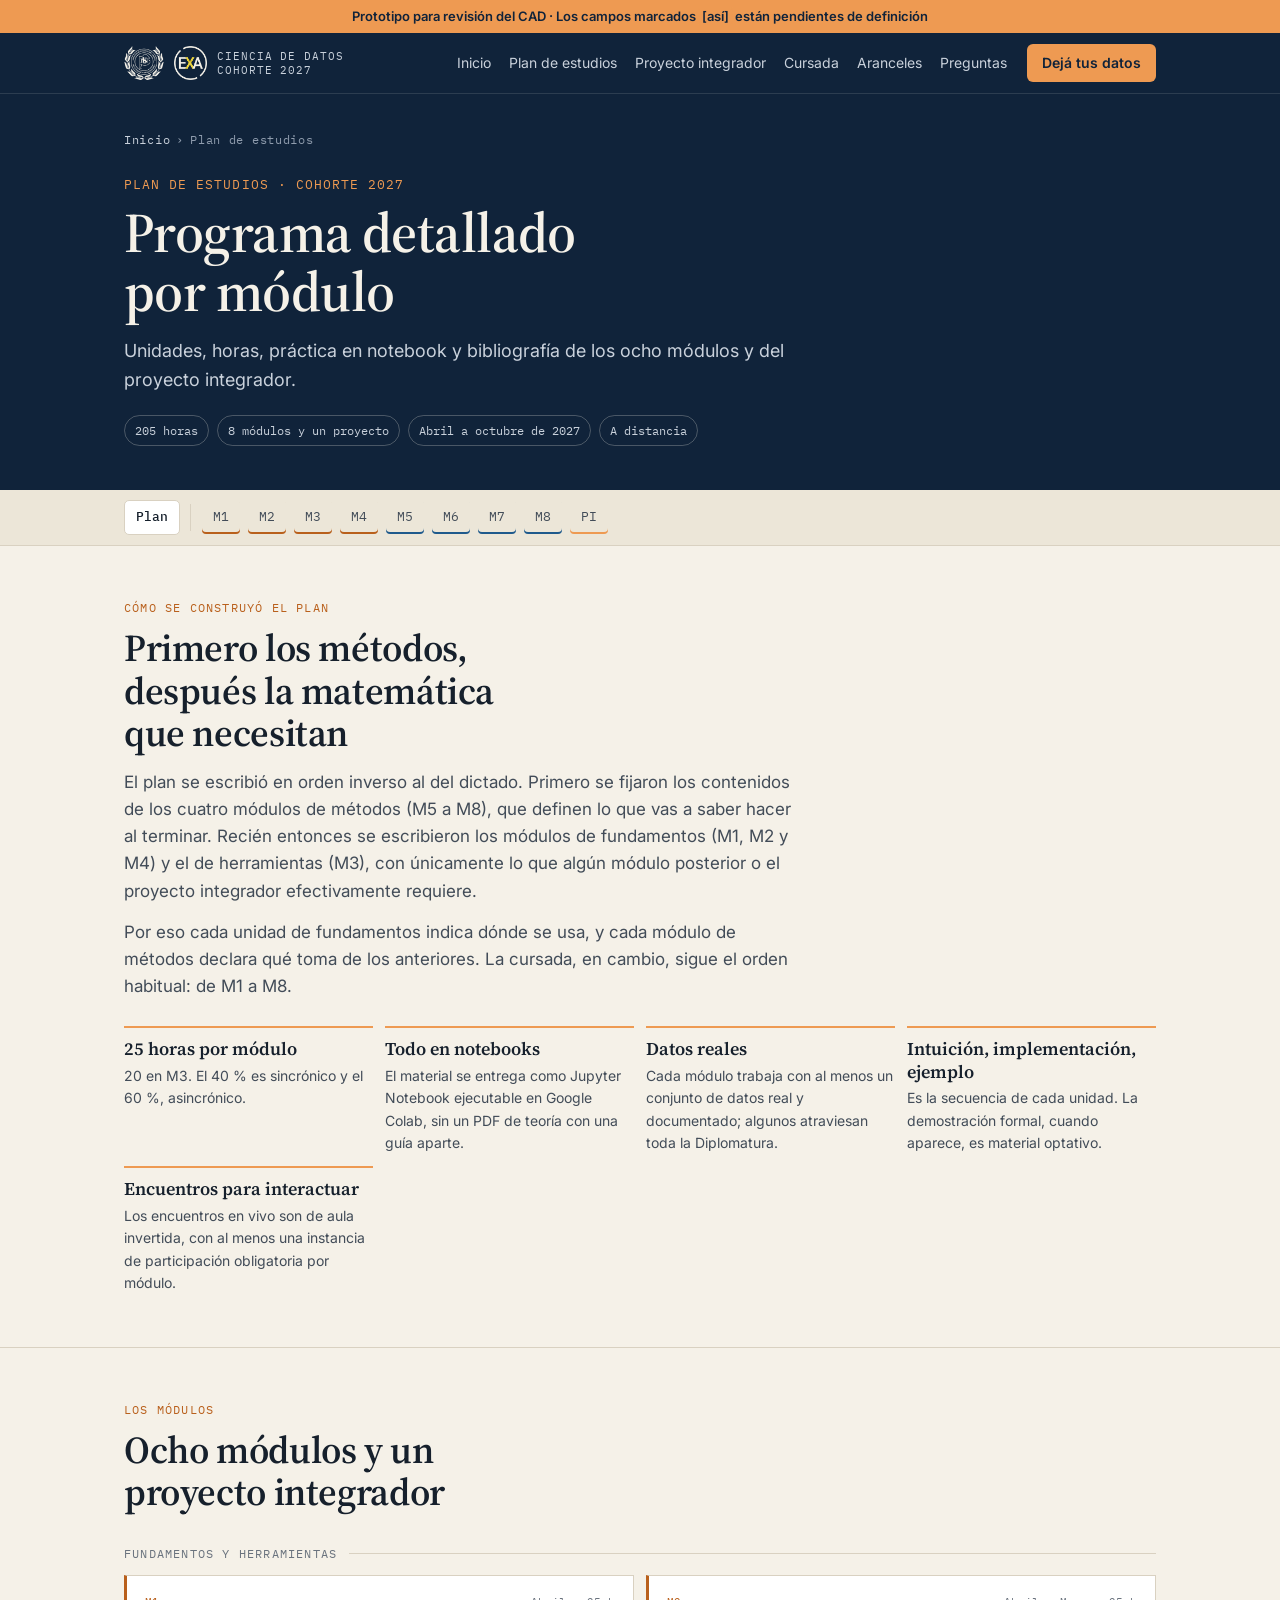
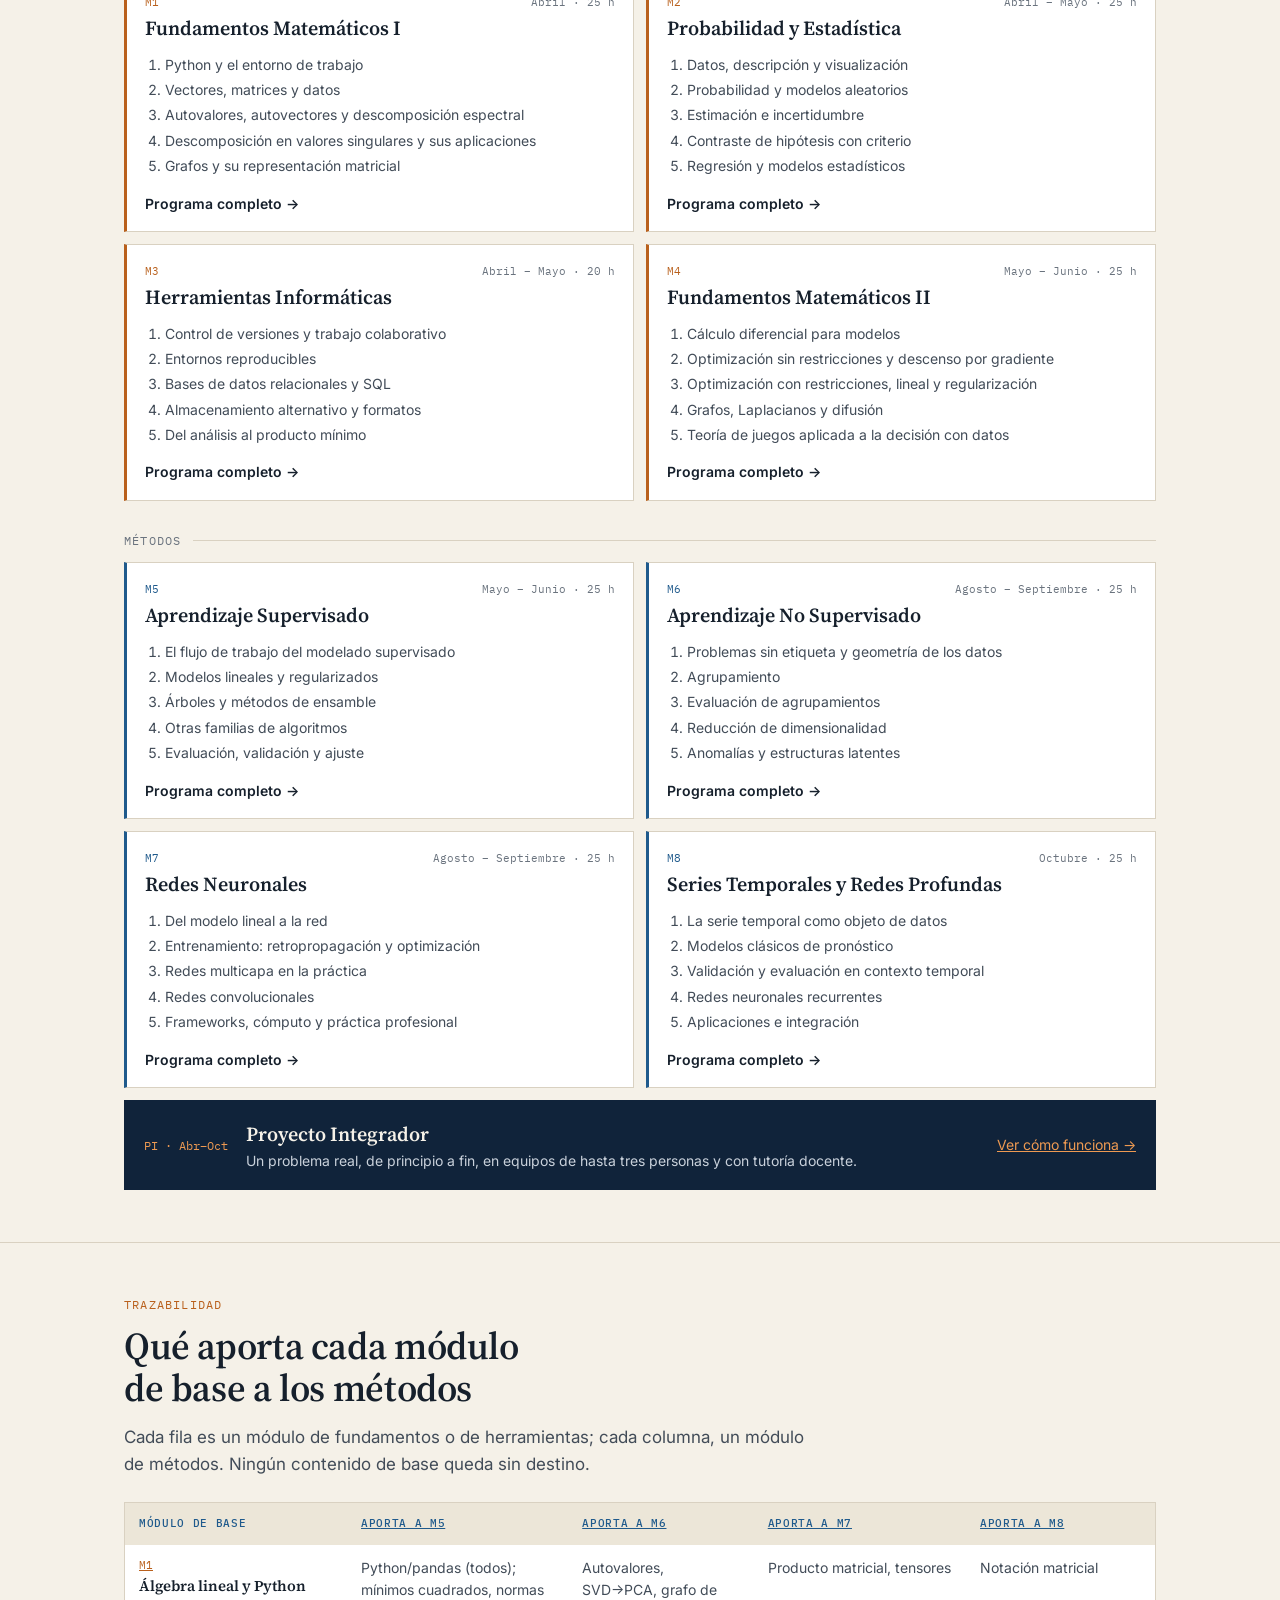
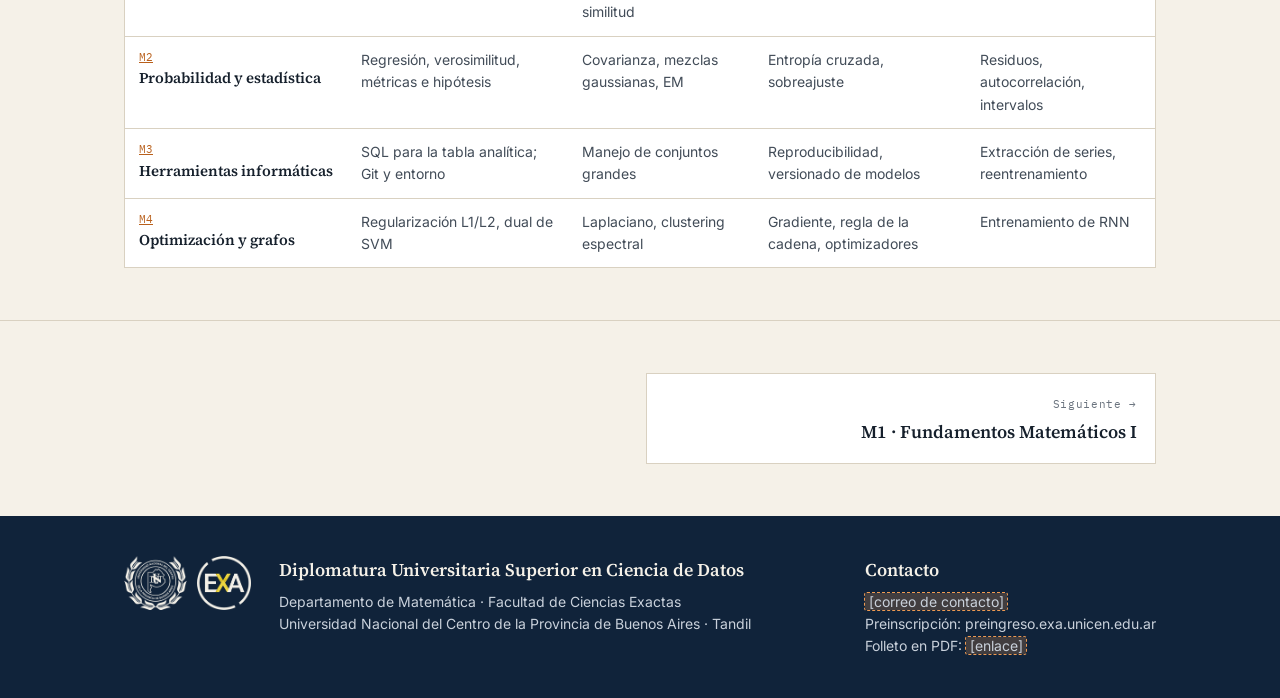
==== plan/index.html @ 4d028761 "Add files via upload" ====
<!doctype html>
<html lang="es"><head><meta name="viewport" content="width=device-width, initial-scale=1">
<meta name="robots" content="noindex, nofollow, noarchive">
<meta charset="utf-8">
<title>Plan de estudios · Ciencia de Datos UNCPBA</title>
<meta name="description" content="Programa detallado por módulo de la Diplomatura en Ciencia de Datos (UNCPBA).">
<link rel="preconnect" href="https://fonts.googleapis.com">
<link rel="preconnect" href="https://fonts.gstatic.com" crossorigin>
<link rel="stylesheet" href="https://fonts.googleapis.com/css2?family=Source+Serif+4:ital,opsz,wght@0,8..60,400;0,8..60,600;1,8..60,400&family=Inter:wght@400;500;600;700&family=IBM+Plex+Mono:wght@400;500&display=swap">
<link rel="stylesheet" href="../assets/site.css">
</head><body>
<div class="proto">Prototipo para revisión del CAD · Los campos marcados <span class="ph">[así]</span> están pendientes de definición</div>
<nav class="top" aria-label="Secciones">
  <div class="wrap">
    <a class="brand" href="../index.html"><img src="../assets/uncpba.png" alt="UNCPBA"><img src="../assets/exactas.png" alt="Facultad de Ciencias Exactas"><span>Ciencia de Datos<br>Cohorte 2027</span></a>
    <ul>
      <li><a href="../index.html">Inicio</a></li>
      <li><a href="index.html">Plan de estudios</a></li>
      <li><a href="proyecto.html">Proyecto integrador</a></li>
      <li><a href="../index.html#cursada">Cursada</a></li>
      <li><a href="../index.html#aranceles">Aranceles</a></li>
      <li><a href="../index.html#preguntas">Preguntas</a></li>
    </ul>
    <a class="btn pri sm" href="../index.html#interes">Dejá tus datos</a>
  </div>
</nav>
<header class="phero"><div class="wrap">
  <div class="crumb"><a href="../index.html">Inicio</a><span>›</span><span>Plan de estudios</span></div>
  <div class="gcode">Plan de estudios · Cohorte 2027</div>
  <h1>Programa detallado por módulo</h1>
  <p class="lead">Unidades, horas, práctica en notebook y bibliografía de los ocho módulos y del proyecto integrador.</p>
  <div class="chips"><span>205 horas</span><span>8 módulos y un proyecto</span><span>Abril a octubre de 2027</span><span>A distancia</span></div>
</div></header>
<nav class="modnav" aria-label="Módulos"><div class="wrap"><a href="index.html" aria-current="page">Plan</a><span class="sep"></span><a class="f" href="m1.html" title="Fundamentos Matemáticos I">M1</a><a class="f" href="m2.html" title="Probabilidad y Estadística">M2</a><a class="f" href="m3.html" title="Herramientas Informáticas">M3</a><a class="f" href="m4.html" title="Fundamentos Matemáticos II">M4</a><a class="mt" href="m5.html" title="Aprendizaje Supervisado">M5</a><a class="mt" href="m6.html" title="Aprendizaje No Supervisado">M6</a><a class="mt" href="m7.html" title="Redes Neuronales">M7</a><a class="mt" href="m8.html" title="Series Temporales y Redes Profundas">M8</a><a class="p" href="proyecto.html">PI</a></div></nav>
<main>
<section class="s tight"><div class="wrap">
  <div class="kick">Cómo se construyó el plan</div>
  <h2>Primero los métodos, después la matemática que necesitan</h2>
  <p class="intro">El plan se escribió en orden inverso al del dictado. Primero se fijaron los contenidos de los cuatro módulos de métodos (M5 a M8), que definen lo que vas a saber hacer al terminar. Recién entonces se escribieron los módulos de fundamentos (M1, M2 y M4) y el de herramientas (M3), con únicamente lo que algún módulo posterior o el proyecto integrador efectivamente requiere.</p>
  <p class="intro">Por eso cada unidad de fundamentos indica dónde se usa, y cada módulo de métodos declara qué toma de los anteriores. La cursada, en cambio, sigue el orden habitual: de M1 a M8.</p>
  <div class="conv">
    <div><b>25 horas por módulo</b><p>20 en M3. El 40 % es sincrónico y el 60 %, asincrónico.</p></div>
    <div><b>Todo en notebooks</b><p>El material se entrega como Jupyter Notebook ejecutable en Google Colab, sin un PDF de teoría con una guía aparte.</p></div>
    <div><b>Datos reales</b><p>Cada módulo trabaja con al menos un conjunto de datos real y documentado; algunos atraviesan toda la Diplomatura.</p></div>
    <div><b>Intuición, implementación, ejemplo</b><p>Es la secuencia de cada unidad. La demostración formal, cuando aparece, es material optativo.</p></div>
    <div><b>Encuentros para interactuar</b><p>Los encuentros en vivo son de aula invertida, con al menos una instancia de participación obligatoria por módulo.</p></div>
  </div>
</div></section>
<section class="s tight" id="modulos"><div class="wrap">
  <div class="kick">Los módulos</div>
  <h2>Ocho módulos y un proyecto integrador</h2>
  <div class="mlabel">Fundamentos y herramientas</div>
  <div class="cards"><a class="mcard2 " href="m1.html"><span class="code">M1 <i>Abril · 25 h</i></span><b>Fundamentos Matemáticos I</b><ol><li>Python y el entorno de trabajo</li><li>Vectores, matrices y datos</li><li>Autovalores, autovectores y descomposición espectral</li><li>Descomposición en valores singulares y sus aplicaciones</li><li>Grafos y su representación matricial</li></ol><span class="go">Programa completo →</span></a><a class="mcard2 " href="m2.html"><span class="code">M2 <i>Abril – Mayo · 25 h</i></span><b>Probabilidad y Estadística</b><ol><li>Datos, descripción y visualización</li><li>Probabilidad y modelos aleatorios</li><li>Estimación e incertidumbre</li><li>Contraste de hipótesis con criterio</li><li>Regresión y modelos estadísticos</li></ol><span class="go">Programa completo →</span></a><a class="mcard2 " href="m3.html"><span class="code">M3 <i>Abril – Mayo · 20 h</i></span><b>Herramientas Informáticas</b><ol><li>Control de versiones y trabajo colaborativo</li><li>Entornos reproducibles</li><li>Bases de datos relacionales y SQL</li><li>Almacenamiento alternativo y formatos</li><li>Del análisis al producto mínimo</li></ol><span class="go">Programa completo →</span></a><a class="mcard2 " href="m4.html"><span class="code">M4 <i>Mayo – Junio · 25 h</i></span><b>Fundamentos Matemáticos II</b><ol><li>Cálculo diferencial para modelos</li><li>Optimización sin restricciones y descenso por gradiente</li><li>Optimización con restricciones, lineal y regularización</li><li>Grafos, Laplacianos y difusión</li><li>Teoría de juegos aplicada a la decisión con datos</li></ol><span class="go">Programa completo →</span></a></div>
  <div class="mlabel">Métodos</div>
  <div class="cards"><a class="mcard2 mt" href="m5.html"><span class="code">M5 <i>Mayo – Junio · 25 h</i></span><b>Aprendizaje Supervisado</b><ol><li>El flujo de trabajo del modelado supervisado</li><li>Modelos lineales y regularizados</li><li>Árboles y métodos de ensamble</li><li>Otras familias de algoritmos</li><li>Evaluación, validación y ajuste</li></ol><span class="go">Programa completo →</span></a><a class="mcard2 mt" href="m6.html"><span class="code">M6 <i>Agosto – Septiembre · 25 h</i></span><b>Aprendizaje No Supervisado</b><ol><li>Problemas sin etiqueta y geometría de los datos</li><li>Agrupamiento</li><li>Evaluación de agrupamientos</li><li>Reducción de dimensionalidad</li><li>Anomalías y estructuras latentes</li></ol><span class="go">Programa completo →</span></a><a class="mcard2 mt" href="m7.html"><span class="code">M7 <i>Agosto – Septiembre · 25 h</i></span><b>Redes Neuronales</b><ol><li>Del modelo lineal a la red</li><li>Entrenamiento: retropropagación y optimización</li><li>Redes multicapa en la práctica</li><li>Redes convolucionales</li><li>Frameworks, cómputo y práctica profesional</li></ol><span class="go">Programa completo →</span></a><a class="mcard2 mt" href="m8.html"><span class="code">M8 <i>Octubre · 25 h</i></span><b>Series Temporales y Redes Profundas</b><ol><li>La serie temporal como objeto de datos</li><li>Modelos clásicos de pronóstico</li><li>Validación y evaluación en contexto temporal</li><li>Redes neuronales recurrentes</li><li>Aplicaciones e integración</li></ol><span class="go">Programa completo →</span></a></div>
  <div class="pi"><span class="code">PI · Abr–Oct</span><div><b>Proyecto Integrador</b><p>Un problema real, de principio a fin, en equipos de hasta tres personas y con tutoría docente.</p></div><a href="proyecto.html">Ver cómo funciona →</a></div>
</div></section>
<section class="s tight" id="trazabilidad"><div class="wrap">
  <div class="kick">Trazabilidad</div>
  <h2>Qué aporta cada módulo de base a los métodos</h2>
  <p class="intro">Cada fila es un módulo de fundamentos o de herramientas; cada columna, un módulo de métodos. Ningún contenido de base queda sin destino.</p>
  <div class="matrix-wrap"><table class="matrix"><thead><tr><th scope="col">Módulo de base</th><th scope="col"><a href="m5.html">Aporta a M5</a></th><th scope="col"><a href="m6.html">Aporta a M6</a></th><th scope="col"><a href="m7.html">Aporta a M7</a></th><th scope="col"><a href="m8.html">Aporta a M8</a></th></tr></thead><tbody><tr><th scope="row"><small><a href="m1.html">M1</a></small>Álgebra lineal y Python</th><td>Python/pandas (todos); mínimos cuadrados, normas</td><td>Autovalores, SVD→PCA, grafo de similitud</td><td>Producto matricial, tensores</td><td>Notación matricial</td></tr><tr><th scope="row"><small><a href="m2.html">M2</a></small>Probabilidad y estadística</th><td>Regresión, verosimilitud, métricas e hipótesis</td><td>Covarianza, mezclas gaussianas, EM</td><td>Entropía cruzada, sobreajuste</td><td>Residuos, autocorrelación, intervalos</td></tr><tr><th scope="row"><small><a href="m3.html">M3</a></small>Herramientas informáticas</th><td>SQL para la tabla analítica; Git y entorno</td><td>Manejo de conjuntos grandes</td><td>Reproducibilidad, versionado de modelos</td><td>Extracción de series, reentrenamiento</td></tr><tr><th scope="row"><small><a href="m4.html">M4</a></small>Optimización y grafos</th><td>Regularización L1/L2, dual de SVM</td><td>Laplaciano, clustering espectral</td><td>Gradiente, regla de la cadena, optimizadores</td><td>Entrenamiento de RNN</td></tr></tbody></table></div>
</div></section>
<section class="s tight"><div class="wrap pager"><a class="nx" href="m1.html"><small>Siguiente →</small><b>M1 · Fundamentos Matemáticos I</b></a></div></section>
</main>
<footer><div class="wrap">
  <span class="brand"><img src="../assets/uncpba.png" alt="UNCPBA"><img src="../assets/exactas.png" alt="Facultad de Ciencias Exactas"></span>
  <div><b>Diplomatura Universitaria Superior en Ciencia de Datos</b>Departamento de Matemática · Facultad de Ciencias Exactas<br>Universidad Nacional del Centro de la Provincia de Buenos Aires · Tandil</div>
  <div><b>Contacto</b><span class="ph">[correo de contacto]</span><br>Preinscripción: preingreso.exa.unicen.edu.ar<br>Folleto en PDF: <span class="ph">[enlace]</span></div>
</div></footer>
</body></html>
---- assets/site.css ----
/* Estilos compartidos: copia de los de la portada más los de las páginas del plan. */
/* Layout: héroe azul (código sobre la línea, matemática debajo) y secciones sobre papel; una columna de lectura de 1080px con grillas que colapsan a una columna en teléfono. */
:root{
  --navy:#10233A; --navy-2:#17304F; --on-navy:#F5F1E8; --on-navy-2:#C9D1DB; --on-navy-3:#8F9CAD;
  --bg:#F5F1E8; --bg-2:#ECE6D8; --surface:#FFFFFF; --fg:#16202C; --fg-2:#424C58; --muted:#6A737E; --line:#D9D1C1;
  --fund:#B9601C; --met:#1F5A8C; --accent:#EE9A52; --math:#8DB8E2;
  --serif:'Source Serif 4', Georgia, 'Times New Roman', serif;
  --sans:'Inter', 'Helvetica Neue', Arial, sans-serif;
  --mono:'IBM Plex Mono', ui-monospace, Menlo, monospace;
}
@media (prefers-color-scheme: dark){:root:not([data-theme="light"]){
  --bg:#0C1828; --bg-2:#132338; --surface:#16283F; --fg:#ECE7DC; --fg-2:#BFC7D2; --muted:#8F9CAD; --line:#2A3D57;
  --fund:#EE9A52; --met:#8DB8E2; color-scheme:dark}}
:root[data-theme="dark"]{
  --bg:#0C1828; --bg-2:#132338; --surface:#16283F; --fg:#ECE7DC; --fg-2:#BFC7D2; --muted:#8F9CAD; --line:#2A3D57;
  --fund:#EE9A52; --met:#8DB8E2; color-scheme:dark}
*{box-sizing:border-box}
body{background:var(--bg);color:var(--fg);font-family:var(--sans);font-size:16px;line-height:1.6;margin:0}
h1,h2,h3{font-family:var(--serif);font-weight:600;text-wrap:balance;margin:0;letter-spacing:-.01em}
p{margin:0}
a{color:inherit}
.wrap{max-width:1080px;margin:0 auto;padding-inline:24px}
.mono{font-family:var(--mono)}
.ph{background:color-mix(in srgb,var(--accent) 22%,transparent);outline:1px dashed var(--accent);padding:0 .25em;border-radius:2px;white-space:nowrap}
:focus-visible{outline:2px solid var(--accent);outline-offset:3px}

/* barra de prototipo y navegación */
.proto{background:var(--accent);color:#10233A;font-size:13px;font-weight:600;text-align:center;padding:6px 16px}
nav.top{position:sticky;top:env(safe-area-inset-top,0px);z-index:20;background:var(--navy);color:var(--on-navy);border-bottom:1px solid rgba(245,241,232,.12)}
nav.top .wrap{display:flex;align-items:center;gap:20px;height:60px}
.brand{display:flex;align-items:center;gap:10px;text-decoration:none;flex-shrink:0}
.brand img{height:34px;width:auto;display:block}
.brand span{font-family:var(--mono);font-size:11px;letter-spacing:.08em;text-transform:uppercase;color:var(--on-navy-2);line-height:1.3}
nav.top ul{display:flex;gap:18px;list-style:none;margin:0 0 0 auto;padding:0;font-size:14px;overflow-x:auto;scrollbar-width:none}
nav.top ul a{text-decoration:none;color:var(--on-navy-2);white-space:nowrap}
nav.top ul a:hover{color:var(--on-navy)}
.btn{display:inline-flex;align-items:center;gap:8px;font-weight:600;font-size:15px;padding:11px 18px;border-radius:6px;text-decoration:none;border:1.5px solid transparent;cursor:pointer;font-family:var(--sans)}
.btn.pri{background:var(--accent);color:#10233A}
.btn.sec{border-color:rgba(245,241,232,.4);color:var(--on-navy)}
.btn.sm{padding:7px 14px;font-size:14px}
@media (max-width:860px){nav.top ul{display:none}}

/* héroe */
.hero{background:var(--navy);color:var(--on-navy);position:relative;overflow:hidden}
.hero .wrap{padding-block:48px 56px;position:relative}
.surface-code{font-family:var(--mono);font-size:clamp(22px,3.4vw,34px);color:var(--on-navy)}
.surface-code .c{display:block;font-size:13px;color:var(--on-navy-3);margin-bottom:6px}
.surface-code .k{color:var(--math)} .surface-code .f{color:var(--accent)}
.horizon{position:relative;margin:18px -24px 0;border-top:1.5px solid var(--accent)}
.horizon::after{content:'';position:absolute;inset:0 0 auto 0;height:180px;background:linear-gradient(180deg,rgba(31,90,140,.38),rgba(16,35,58,0));pointer-events:none}
.horizon .tag{position:absolute;right:24px;top:8px;font-family:var(--mono);font-size:12px;color:var(--accent)}
.deep{position:relative;display:flex;flex-wrap:wrap;gap:8px 44px;padding:34px 0 8px;font-family:var(--serif);font-style:italic;color:var(--math);font-size:clamp(17px,2.2vw,24px)}
.deep span:nth-child(2){opacity:.75}.deep span:nth-child(3){opacity:.55}.deep span:nth-child(4){opacity:.38}
.nab{font-style:normal}
.hero h1{font-size:clamp(40px,6.6vw,72px);line-height:1.02;margin-top:30px;max-width:15ch}
.hero h1 em{font-weight:400;color:var(--accent)}
.hero .lead{margin-top:20px;font-size:18px;color:var(--on-navy-2);max-width:56ch}
.hero .ctas{display:flex;flex-wrap:wrap;gap:12px;margin-top:28px}
.facts{background:var(--bg-2);border-bottom:1px solid var(--line)}
.facts .wrap{display:grid;grid-template-columns:repeat(4,1fr)}
.facts div{padding:18px 0 16px}
.facts div+div{padding-left:22px;border-left:1px solid var(--line)}
.facts b{display:block;font-family:var(--serif);font-weight:600;font-size:24px;color:var(--fg)}
.facts span{font-family:var(--mono);font-size:11px;letter-spacing:.07em;text-transform:uppercase;color:var(--muted)}
@media (max-width:700px){.facts .wrap{grid-template-columns:1fr 1fr}.facts div:nth-child(3){padding-left:0;border-left:0}.facts div:nth-child(n+3){border-top:1px solid var(--line)}}

/* secciones */
section.s{padding-block:72px}
section.s + section.s{border-top:1px solid var(--line)}
.kick{font-family:var(--mono);font-size:12px;letter-spacing:.1em;text-transform:uppercase;color:var(--fund);margin-bottom:10px}
.s h2{font-size:clamp(28px,3.6vw,38px);line-height:1.12;max-width:24ch}
.s .intro{margin-top:14px;color:var(--fg-2);max-width:62ch;font-size:17px}
.two{display:grid;grid-template-columns:1fr 1fr;gap:40px;margin-top:28px}
.two > *{min-width:0}
@media (max-width:760px){.two{grid-template-columns:1fr;gap:24px}}

/* problema */
.quote{font-family:var(--serif);font-size:clamp(22px,2.8vw,30px);line-height:1.3;max-width:30ch}
.quote em{color:var(--fund)}

/* trazabilidad */
.trace{display:grid;grid-template-columns:minmax(0,1fr) minmax(0,1fr);gap:28px;margin-top:32px;align-items:start}
@media (max-width:760px){.trace{grid-template-columns:1fr}}
.trace h3{font-family:var(--mono);font-weight:500;font-size:12px;letter-spacing:.1em;text-transform:uppercase;color:var(--muted);margin-bottom:10px}
.topics{display:flex;flex-direction:column;border-top:1px solid var(--line)}
.topic{all:unset;box-sizing:border-box;cursor:pointer;display:grid;grid-template-columns:44px 1fr auto;gap:12px;align-items:baseline;padding:11px 8px;border-bottom:1px solid var(--line);font-family:var(--serif);font-size:17px}
.topic small{font-family:var(--mono);font-size:11px;color:var(--fund)}
.topic .to{font-family:var(--sans);font-size:13px;color:var(--muted)}
.topic:hover,.topic[aria-pressed="true"]{background:var(--surface)}
.topic[aria-pressed="true"] .to{color:var(--met);font-weight:600}
.topic:focus-visible{outline:2px solid var(--accent)}
.methods{display:grid;grid-template-columns:1fr 1fr;gap:10px}
.mcard{background:var(--surface);border:1px solid var(--line);border-left:3px solid var(--met);padding:14px;transition:transform .2s,box-shadow .2s,opacity .2s}
.mcard small{font-family:var(--mono);font-size:11px;color:var(--met)}
.mcard b{display:block;font-family:var(--serif);font-weight:600;font-size:17px;line-height:1.25}
.mcard p{font-size:13px;color:var(--fg-2);margin-top:6px;min-height:2.6em}
.methods.dim .mcard{opacity:.4}
.methods.dim .mcard.on{opacity:1;box-shadow:0 0 0 2px var(--met);transform:translateY(-2px)}
@media (prefers-reduced-motion:reduce){.mcard{transition:none}}

/* módulos */
.mlabel{font-family:var(--mono);font-size:12px;letter-spacing:.1em;text-transform:uppercase;color:var(--muted);display:flex;align-items:center;gap:12px;margin:30px 0 12px}
.mlabel::after{content:'';flex:1;border-top:1px solid var(--line)}
.mods{display:grid;grid-template-columns:repeat(4,minmax(0,1fr));gap:12px}
@media (max-width:860px){.mods{grid-template-columns:repeat(2,minmax(0,1fr))}}
@media (max-width:460px){.mods{grid-template-columns:1fr}}
details.mod{background:var(--surface);border:1px solid var(--line);border-left:3px solid var(--fund)}
details.mod.m{border-left-color:var(--met)}
details.mod summary{list-style:none;cursor:pointer;padding:14px 14px 12px}
details.mod summary::-webkit-details-marker{display:none}
details.mod .code{font-family:var(--mono);font-size:11px;color:var(--fund);display:flex;justify-content:space-between}
details.mod.m .code{color:var(--met)}
details.mod .code i{font-style:normal;color:var(--muted)}
details.mod b{display:block;font-family:var(--serif);font-weight:600;font-size:18px;line-height:1.25;margin-top:4px}
details.mod .more{font-size:13px;color:var(--muted);margin-top:8px}
details.mod[open] .more{display:none}
details.mod ul{margin:0;padding:0 14px 14px 30px;font-size:14px;color:var(--fg-2)}
details.mod li{margin:4px 0}
.pi{margin-top:12px;background:var(--navy);color:var(--on-navy);padding:18px 20px;display:grid;grid-template-columns:auto 1fr auto;gap:18px;align-items:center}
.pi .code{font-family:var(--mono);font-size:12px;color:var(--accent)}
.pi b{font-family:var(--serif);font-weight:600;font-size:20px}
.pi p{color:var(--on-navy-2);font-size:14px}
.pi a{color:var(--accent);font-size:14px;white-space:nowrap}
@media (max-width:700px){.pi{grid-template-columns:1fr;gap:6px}}

/* cronograma */
.tl{overflow-x:auto;margin-top:28px}
.tl-grid{min-width:640px;display:grid;grid-template-columns:150px repeat(7,1fr);font-size:13px}
.tl-grid .h{font-family:var(--mono);font-size:11px;letter-spacing:.06em;text-transform:uppercase;color:var(--muted);padding:6px 4px;border-bottom:1px solid var(--line)}
.tl-grid .h.off{color:var(--line)}
.tl-row{display:contents}
.tl-row .n{padding:8px 8px 8px 0;font-weight:600;border-bottom:1px solid var(--line);white-space:nowrap;overflow:hidden;text-overflow:ellipsis}
.tl-row .n small{font-family:var(--mono);font-weight:400;color:var(--muted);margin-right:6px}
.tl-row .c{border-bottom:1px solid var(--line);position:relative}
.bar{position:absolute;top:9px;bottom:9px;left:3px;right:3px;border-radius:3px}
.bar.f{background:var(--fund)} .bar.mt{background:var(--met)} .bar.p{background:repeating-linear-gradient(90deg,var(--accent) 0 8px,transparent 8px 12px)}
.tl-note{margin-top:12px;font-size:14px;color:var(--muted)}

/* cómo se cursa */
.stats{display:grid;grid-template-columns:repeat(3,minmax(0,1fr));border-top:1px solid var(--line);margin-top:28px}
.stats div{padding:20px 16px 18px 0;border-bottom:1px solid var(--line)}
.stats b{display:block;font-family:var(--serif);font-weight:600;font-size:34px;font-variant-numeric:tabular-nums;line-height:1.1}
.stats span{font-size:14px;color:var(--fg-2)}
@media (max-width:640px){.stats{grid-template-columns:1fr 1fr}}

/* públicos */
.aud{display:grid;grid-template-columns:repeat(auto-fit,minmax(220px,1fr));gap:12px;margin-top:28px}
.aud div{background:var(--surface);border:1px solid var(--line);padding:18px}
.aud b{font-family:var(--serif);font-size:18px;font-weight:600;display:block;line-height:1.25;margin-bottom:6px}
.aud p{font-size:14px;color:var(--fg-2)}

/* docentes */
.team{display:grid;grid-template-columns:repeat(3,minmax(0,1fr));gap:12px;margin-top:28px}
@media (max-width:860px){.team{grid-template-columns:repeat(2,minmax(0,1fr))}}
@media (max-width:520px){.team{grid-template-columns:1fr}}
.team div{border-top:2px solid var(--fund);padding-top:10px}
.team div.m{border-top-color:var(--met)}
.team small{font-family:var(--mono);font-size:11px;color:var(--muted);letter-spacing:.05em}
.team b{display:block;font-family:var(--serif);font-weight:600;font-size:17px;margin-top:2px}
.team p{font-size:14px;color:var(--fg-2)}
.note{margin-top:18px;font-size:14px;color:var(--muted);border-left:3px solid var(--accent);padding-left:12px}

/* aranceles */
.fees{background:var(--surface);border:1px solid var(--line);padding:6px 22px}
.fees .r{display:flex;justify-content:space-between;gap:16px;padding:12px 0;border-bottom:1px solid var(--line)}
.fees .r:last-child{border-bottom:0}
.fees .r b{font-family:var(--mono);font-weight:500;font-variant-numeric:tabular-nums;white-space:nowrap}
.small{font-size:14px;color:var(--muted);margin-top:12px}

/* preguntas */
.faq details{border-bottom:1px solid var(--line)}
.faq{border-top:1px solid var(--line);margin-top:24px}
.faq summary{cursor:pointer;padding:16px 0;font-family:var(--serif);font-size:19px;font-weight:600;list-style:none;display:flex;justify-content:space-between;gap:16px}
.faq summary::-webkit-details-marker{display:none}
.faq summary::after{content:'+';font-family:var(--mono);color:var(--fund)}
.faq details[open] summary::after{content:'−'}
.faq p{padding:0 0 16px;color:var(--fg-2);max-width:64ch}

/* charla y formulario */
.talk{background:var(--navy);color:var(--on-navy);padding:28px;display:flex;flex-direction:column;gap:14px;align-self:start}
.talk .when{font-family:var(--mono);font-size:14px;color:var(--accent)}
.talk h3{font-size:26px}
.talk ul{margin:0;padding-left:18px;color:var(--on-navy-2);font-size:15px}
form.f{display:grid;grid-template-columns:1fr 1fr;gap:14px}
form.f .full{grid-column:1/-1}
form.f label{display:flex;flex-direction:column;gap:5px;font-size:13px;font-weight:600;color:var(--fg-2)}
form.f input,form.f select,form.f textarea{font:inherit;font-weight:400;font-size:15px;padding:10px 12px;border:1px solid var(--line);border-radius:5px;background:var(--surface);color:var(--fg);min-width:0}
form.f textarea{min-height:80px;resize:vertical}
form.f .radios{display:flex;gap:16px;font-weight:400;font-size:15px;flex-wrap:wrap}
form.f .radios label{flex-direction:row;align-items:center;font-weight:400;font-size:15px;color:var(--fg)}
form.f button{justify-self:start}
.ok{grid-column:1/-1;background:color-mix(in srgb,var(--met) 14%,transparent);border:1px solid var(--met);padding:12px 14px;border-radius:5px;font-size:14px}
@media (max-width:560px){form.f{grid-template-columns:1fr}}

footer{background:var(--navy);color:var(--on-navy-2);font-size:14px}
footer .wrap{padding-block:40px;display:grid;grid-template-columns:auto 1fr auto;gap:28px;align-items:start}
footer b{color:var(--on-navy);font-family:var(--serif);font-size:18px;font-weight:600;display:block;margin-bottom:6px}
footer .brand img{height:54px}
@media (max-width:760px){footer .wrap{grid-template-columns:1fr}}

/* ===== Páginas del plan de estudios ===== */
.crumb{font-family:var(--mono);font-size:12px;letter-spacing:.06em;color:var(--on-navy-3);display:flex;flex-wrap:wrap;gap:6px}
.crumb a{color:var(--on-navy-2);text-decoration:none}
.crumb a:hover{color:var(--on-navy)}
.phero{background:var(--navy);color:var(--on-navy)}
.phero .wrap{padding-block:36px 44px}
.phero .gcode{font-family:var(--mono);font-size:13px;letter-spacing:.08em;text-transform:uppercase;color:var(--accent);margin-top:26px}
.phero h1{font-size:clamp(34px,5.4vw,56px);line-height:1.05;margin-top:8px;max-width:20ch}
.phero .lead{margin-top:16px;font-size:18px;color:var(--on-navy-2);max-width:62ch}
.chips{display:flex;flex-wrap:wrap;gap:8px;margin-top:20px}
.chips span{font-family:var(--mono);font-size:12px;padding:5px 10px;border:1px solid rgba(245,241,232,.25);border-radius:999px;color:var(--on-navy-2)}
.modnav{background:var(--bg-2);border-bottom:1px solid var(--line)}
.modnav .wrap{display:flex;gap:6px;overflow-x:auto;padding-block:10px;scrollbar-width:none}
.modnav a{flex-shrink:0;font-family:var(--mono);font-size:13px;text-decoration:none;padding:6px 11px;border-radius:5px;color:var(--fg-2);border:1px solid transparent}
.modnav a:hover{background:var(--surface)}
.modnav a[aria-current="page"]{background:var(--surface);border-color:var(--line);color:var(--fg);font-weight:500}
.modnav a.f{box-shadow:inset 0 -2px 0 var(--fund)} .modnav a.mt{box-shadow:inset 0 -2px 0 var(--met)} .modnav a.p{box-shadow:inset 0 -2px 0 var(--accent)}
.modnav .sep{flex-shrink:0;width:1px;background:var(--line);margin:4px 4px}
section.s.tight{padding-block:52px}
.obj{font-family:var(--serif);font-size:clamp(19px,2.2vw,23px);line-height:1.45;max-width:62ch;margin-top:14px}
.hbar{display:flex;gap:3px;margin-top:26px;height:34px}
.hbar a{display:flex;align-items:center;justify-content:center;font-family:var(--mono);font-size:12px;color:#fff;text-decoration:none;border-radius:3px;min-width:0;overflow:hidden;white-space:nowrap}
.f-page .hbar a{background:var(--fund)} .m-page .hbar a{background:var(--met)}
.hbar a:nth-child(even){opacity:.82}
.hbar-note{font-size:13px;color:var(--muted);margin-top:8px}
.needs{display:grid;grid-template-columns:repeat(auto-fit,minmax(230px,1fr));gap:10px;margin-top:22px}
.needs div{background:var(--surface);border:1px solid var(--line);border-top:2px solid var(--fund);padding:14px 16px}
.needs b{font-family:var(--mono);font-weight:500;font-size:12px;letter-spacing:.06em}
.needs b a{color:var(--fund)}
.needs p{font-size:14px;color:var(--fg-2);margin-top:4px}
.units{display:flex;flex-direction:column;gap:12px;margin-top:26px}
details.unit{background:var(--surface);border:1px solid var(--line);scroll-margin-top:80px}
details.unit summary{list-style:none;cursor:pointer;display:grid;grid-template-columns:72px 1fr auto;gap:14px;align-items:baseline;padding:16px 18px}
details.unit summary::-webkit-details-marker{display:none}
details.unit summary .u{font-family:var(--mono);font-size:12px;color:var(--muted)}
details.unit summary b{font-family:var(--serif);font-weight:600;font-size:19px;line-height:1.3}
details.unit summary .h{font-family:var(--mono);font-size:12px;color:var(--muted);white-space:nowrap}
details.unit summary .h::after{content:' +';color:var(--fund)}
details.unit[open] summary .h::after{content:' −'}
.ubody{padding:0 18px 18px 104px}
.ubody ul{margin:0;padding-left:18px;color:var(--fg-2);font-size:15px}
.ubody li{margin:6px 0}
.ubody li p{margin:0}
.practice{margin-top:14px;background:var(--bg-2);border-left:3px solid var(--accent);padding:12px 14px;font-size:15px}
.practice small,.dest small{display:block;font-family:var(--mono);font-size:11px;letter-spacing:.08em;text-transform:uppercase;color:var(--muted);margin-bottom:4px}
.dest{margin-top:12px;font-size:14px;color:var(--fg-2)}
.dest a{color:var(--met);font-weight:600;text-decoration:none;border-bottom:1px solid currentColor}
@media (max-width:640px){details.unit summary{grid-template-columns:1fr auto;gap:4px 12px}details.unit summary .u{grid-column:1/-1}.ubody{padding:0 16px 16px}}
.cols3{display:grid;grid-template-columns:repeat(3,minmax(0,1fr));gap:28px;margin-top:8px}
@media (max-width:860px){.cols3{grid-template-columns:1fr}}
.cols3 h3{font-family:var(--mono);font-weight:500;font-size:12px;letter-spacing:.1em;text-transform:uppercase;color:var(--muted);margin-bottom:10px}
.cols3 p,.cols3 li{font-size:15px;color:var(--fg-2)}
.cols3 ul{margin:0;padding-left:18px}
.cols3 li{margin:6px 0}
.pager{display:grid;grid-template-columns:1fr 1fr;gap:12px}
.pager a{display:block;background:var(--surface);border:1px solid var(--line);padding:16px 18px;text-decoration:none}
.pager a:hover{border-color:var(--fg-2)}
.pager small{font-family:var(--mono);font-size:11px;color:var(--muted);letter-spacing:.06em}
.pager b{display:block;font-family:var(--serif);font-weight:600;font-size:18px;margin-top:2px}
.pager .nx{text-align:right;grid-column:2}
@media (max-width:560px){.pager{grid-template-columns:1fr}.pager .nx{grid-column:1}}
.conv{display:grid;grid-template-columns:repeat(auto-fit,minmax(220px,1fr));gap:12px;margin-top:26px}
.conv div{border-top:2px solid var(--accent);padding-top:10px}
.conv b{font-family:var(--serif);font-weight:600;font-size:18px;display:block;line-height:1.25}
.conv p{font-size:14px;color:var(--fg-2);margin-top:4px}
.cards{display:grid;grid-template-columns:repeat(2,minmax(0,1fr));gap:12px}
@media (max-width:760px){.cards{grid-template-columns:1fr}}
a.mcard2{display:flex;flex-direction:column;background:var(--surface);border:1px solid var(--line);border-left:3px solid var(--fund);padding:18px 18px 16px;text-decoration:none;transition:border-color .15s}
a.mcard2.mt{border-left-color:var(--met)}
a.mcard2:hover{border-color:var(--fg-2)}
a.mcard2 .code{font-family:var(--mono);font-size:11px;color:var(--fund);display:flex;justify-content:space-between}
a.mcard2.mt .code{color:var(--met)}
a.mcard2 .code i{font-style:normal;color:var(--muted)}
a.mcard2 b{font-family:var(--serif);font-weight:600;font-size:20px;line-height:1.25;margin-top:4px}
a.mcard2 ol{margin:10px 0 0;padding-left:20px;font-size:14px;color:var(--fg-2)}
a.mcard2 ol li{margin:3px 0}
a.mcard2 .go{margin-top:12px;font-size:14px;font-weight:600;color:var(--fg)}
.matrix-wrap{overflow-x:auto;margin-top:24px;border:1px solid var(--line);background:var(--surface)}
table.matrix{border-collapse:collapse;min-width:820px;width:100%;font-size:14px}
table.matrix th,table.matrix td{padding:12px 14px;border-bottom:1px solid var(--line);text-align:left;vertical-align:top}
table.matrix thead th{font-family:var(--mono);font-weight:500;font-size:11px;letter-spacing:.06em;text-transform:uppercase;color:var(--met);background:var(--bg-2)}
table.matrix tbody th{font-family:var(--serif);font-weight:600;font-size:15px;color:var(--fg);white-space:nowrap}
table.matrix tbody th small{display:block;font-family:var(--mono);font-weight:400;font-size:11px;color:var(--fund)}
table.matrix td{color:var(--fg-2)}
table.matrix tr:last-child th,table.matrix tr:last-child td{border-bottom:0}
.steps{counter-reset:st;list-style:none;margin:26px 0 0;padding:0;display:flex;flex-direction:column;border-top:1px solid var(--line)}
.steps li{counter-increment:st;display:grid;grid-template-columns:52px 1fr auto;gap:14px;align-items:baseline;padding:16px 0;border-bottom:1px solid var(--line)}
.steps li::before{content:counter(st,decimal-leading-zero);font-family:var(--mono);font-size:13px;color:var(--accent)}
.steps b{font-family:var(--serif);font-weight:600;font-size:18px}
.steps .tags{display:flex;gap:6px;flex-wrap:wrap;justify-content:flex-end}
.steps .tags a{font-family:var(--mono);font-size:12px;padding:3px 8px;border:1px solid var(--line);border-radius:4px;text-decoration:none;color:var(--fg-2)}
.steps .tags a:hover{border-color:var(--fg-2)}
@media (max-width:600px){.steps li{grid-template-columns:40px 1fr}.steps .tags{grid-column:2;justify-content:flex-start}}
.pifacts{display:grid;grid-template-columns:repeat(3,minmax(0,1fr));border-top:1px solid var(--line);margin-top:26px}
.pifacts div{padding:18px 16px 16px 0;border-bottom:1px solid var(--line)}
.pifacts b{display:block;font-family:var(--serif);font-weight:600;font-size:30px;line-height:1.1}
.pifacts span{font-size:14px;color:var(--fg-2)}
@media (max-width:640px){.pifacts{grid-template-columns:1fr}}
@media (max-width:640px){.hbar a span{display:none}}
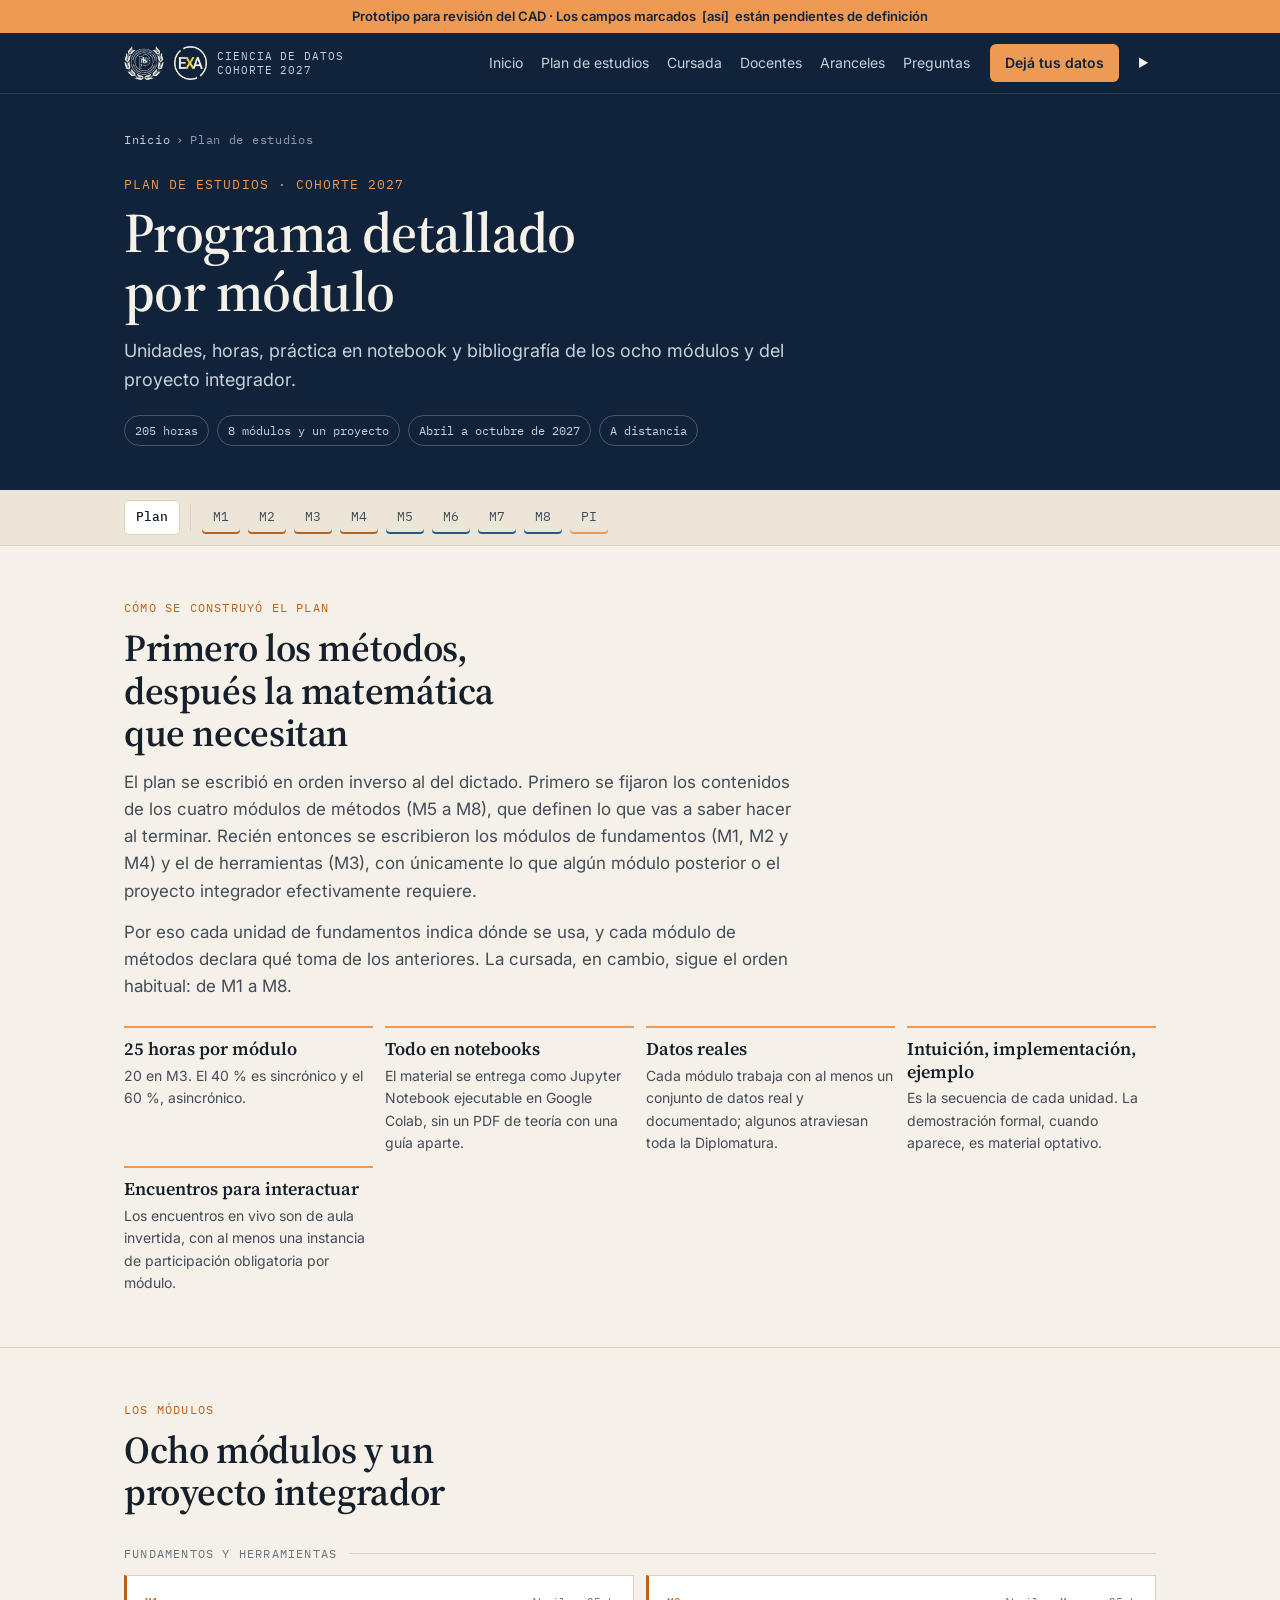
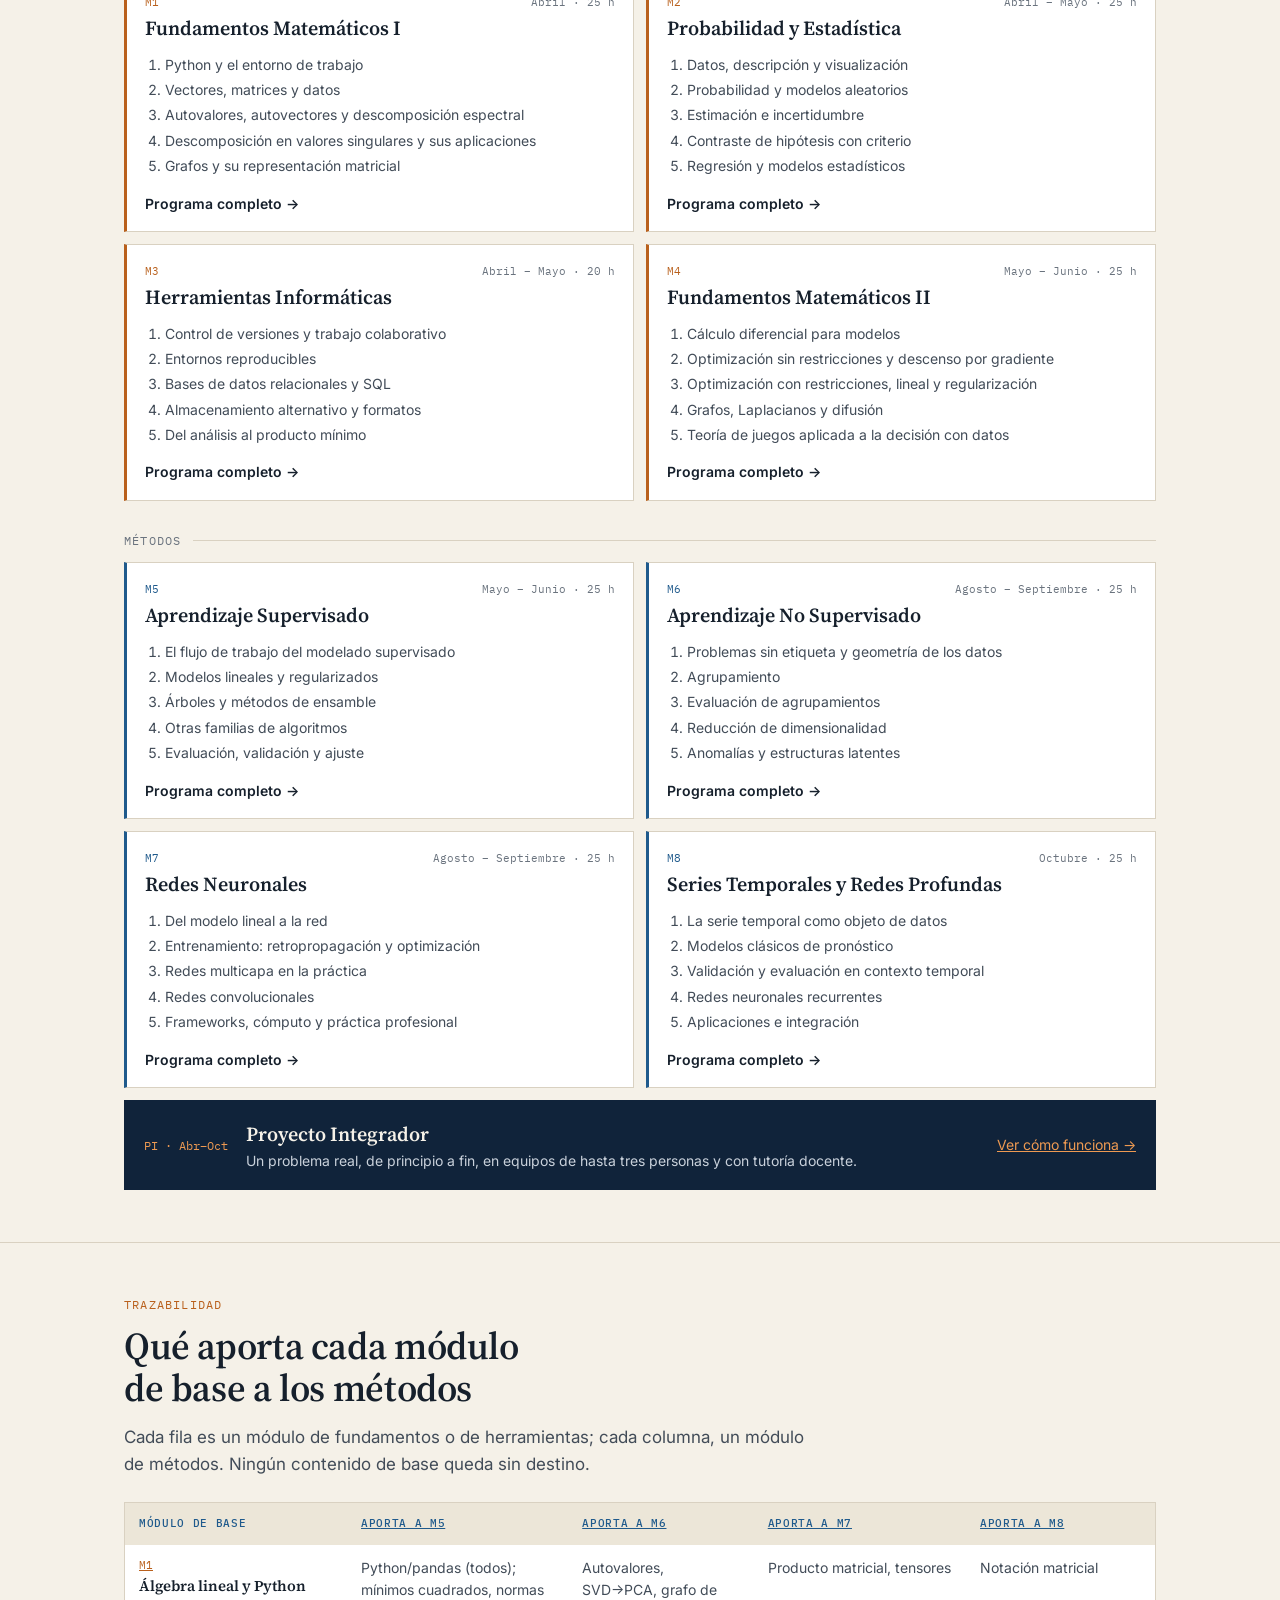
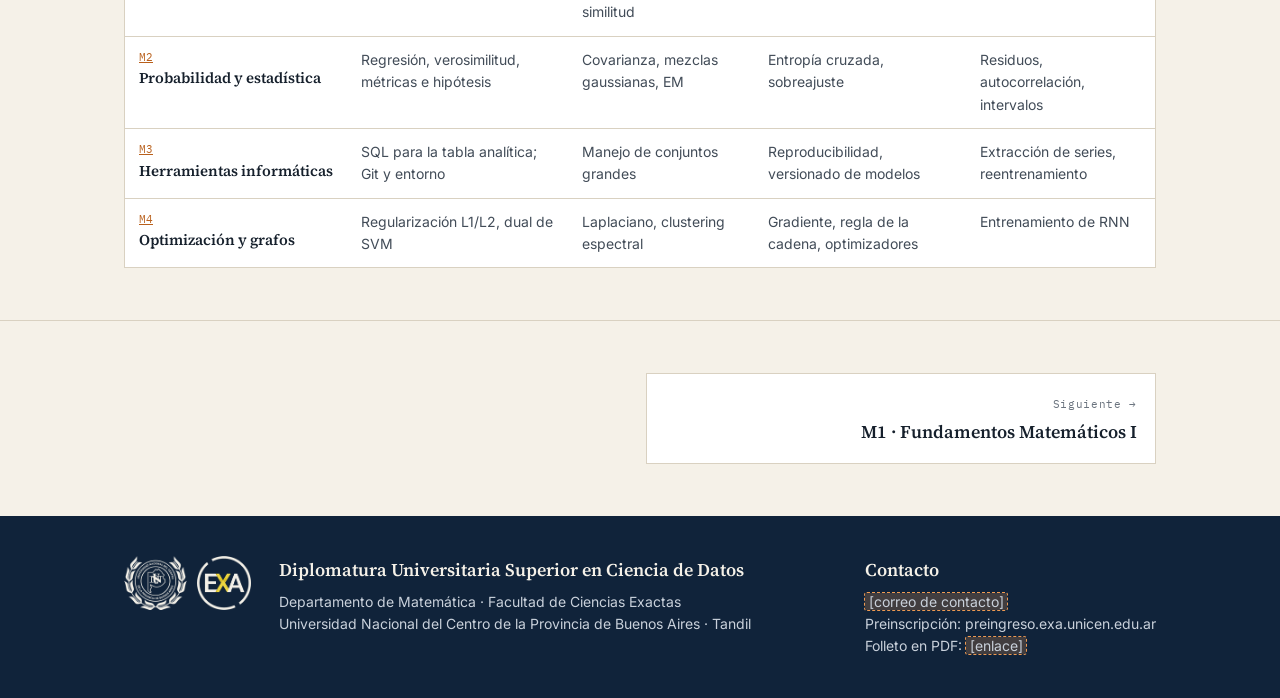
==== commit 1c634245: "Menú unificado con Inicio y menú desplegable en pantallas chicas" ====
--- a/plan/index.html
+++ b/plan/index.html
@@ -13,15 +13,29 @@
 <nav class="top" aria-label="Secciones">
   <div class="wrap">
     <a class="brand" href="../index.html"><img src="../assets/uncpba.png" alt="UNCPBA"><img src="../assets/exactas.png" alt="Facultad de Ciencias Exactas"><span>Ciencia de Datos<br>Cohorte 2027</span></a>
-    <ul>
+    <ul class="nav-links">
       <li><a href="../index.html">Inicio</a></li>
-      <li><a href="index.html">Plan de estudios</a></li>
-      <li><a href="proyecto.html">Proyecto integrador</a></li>
+      <li><a href="index.html" aria-current="page">Plan de estudios</a></li>
       <li><a href="../index.html#cursada">Cursada</a></li>
+      <li><a href="../index.html#docentes">Docentes</a></li>
       <li><a href="../index.html#aranceles">Aranceles</a></li>
       <li><a href="../index.html#preguntas">Preguntas</a></li>
     </ul>
-    <a class="btn pri sm" href="../index.html#interes">Dejá tus datos</a>
+    <a class="btn pri sm nav-cta" href="../index.html#interes">Dejá tus datos</a>
+    <details class="mnav">
+      <summary aria-label="Menú"><span class="bars"></span></summary>
+      <div class="mnav-panel"><div class="wrap">
+        <ul>
+      <li><a href="../index.html">Inicio</a></li>
+      <li><a href="index.html" aria-current="page">Plan de estudios</a></li>
+      <li><a href="../index.html#cursada">Cursada</a></li>
+      <li><a href="../index.html#docentes">Docentes</a></li>
+      <li><a href="../index.html#aranceles">Aranceles</a></li>
+      <li><a href="../index.html#preguntas">Preguntas</a></li>
+        </ul>
+        <a class="btn pri" href="../index.html#interes">Dejá tus datos</a>
+      </div></div>
+    </details>
   </div>
 </nav>
 <header class="phero"><div class="wrap">
@@ -68,4 +82,10 @@
   <div><b>Diplomatura Universitaria Superior en Ciencia de Datos</b>Departamento de Matemática · Facultad de Ciencias Exactas<br>Universidad Nacional del Centro de la Provincia de Buenos Aires · Tandil</div>
   <div><b>Contacto</b><span class="ph">[correo de contacto]</span><br>Preinscripción: preingreso.exa.unicen.edu.ar<br>Folleto en PDF: <span class="ph">[enlace]</span></div>
 </div></footer>
+<script>
+(function(){var d=document.querySelector('.mnav');if(!d)return;
+d.addEventListener('click',function(e){if(e.target.closest('a'))d.open=false;});
+document.addEventListener('keydown',function(e){if(e.key==='Escape'&&d.open){d.open=false;d.querySelector('summary').focus();}});
+document.addEventListener('click',function(e){if(d.open&&!d.contains(e.target))d.open=false;});})();
+</script>
 </body></html>
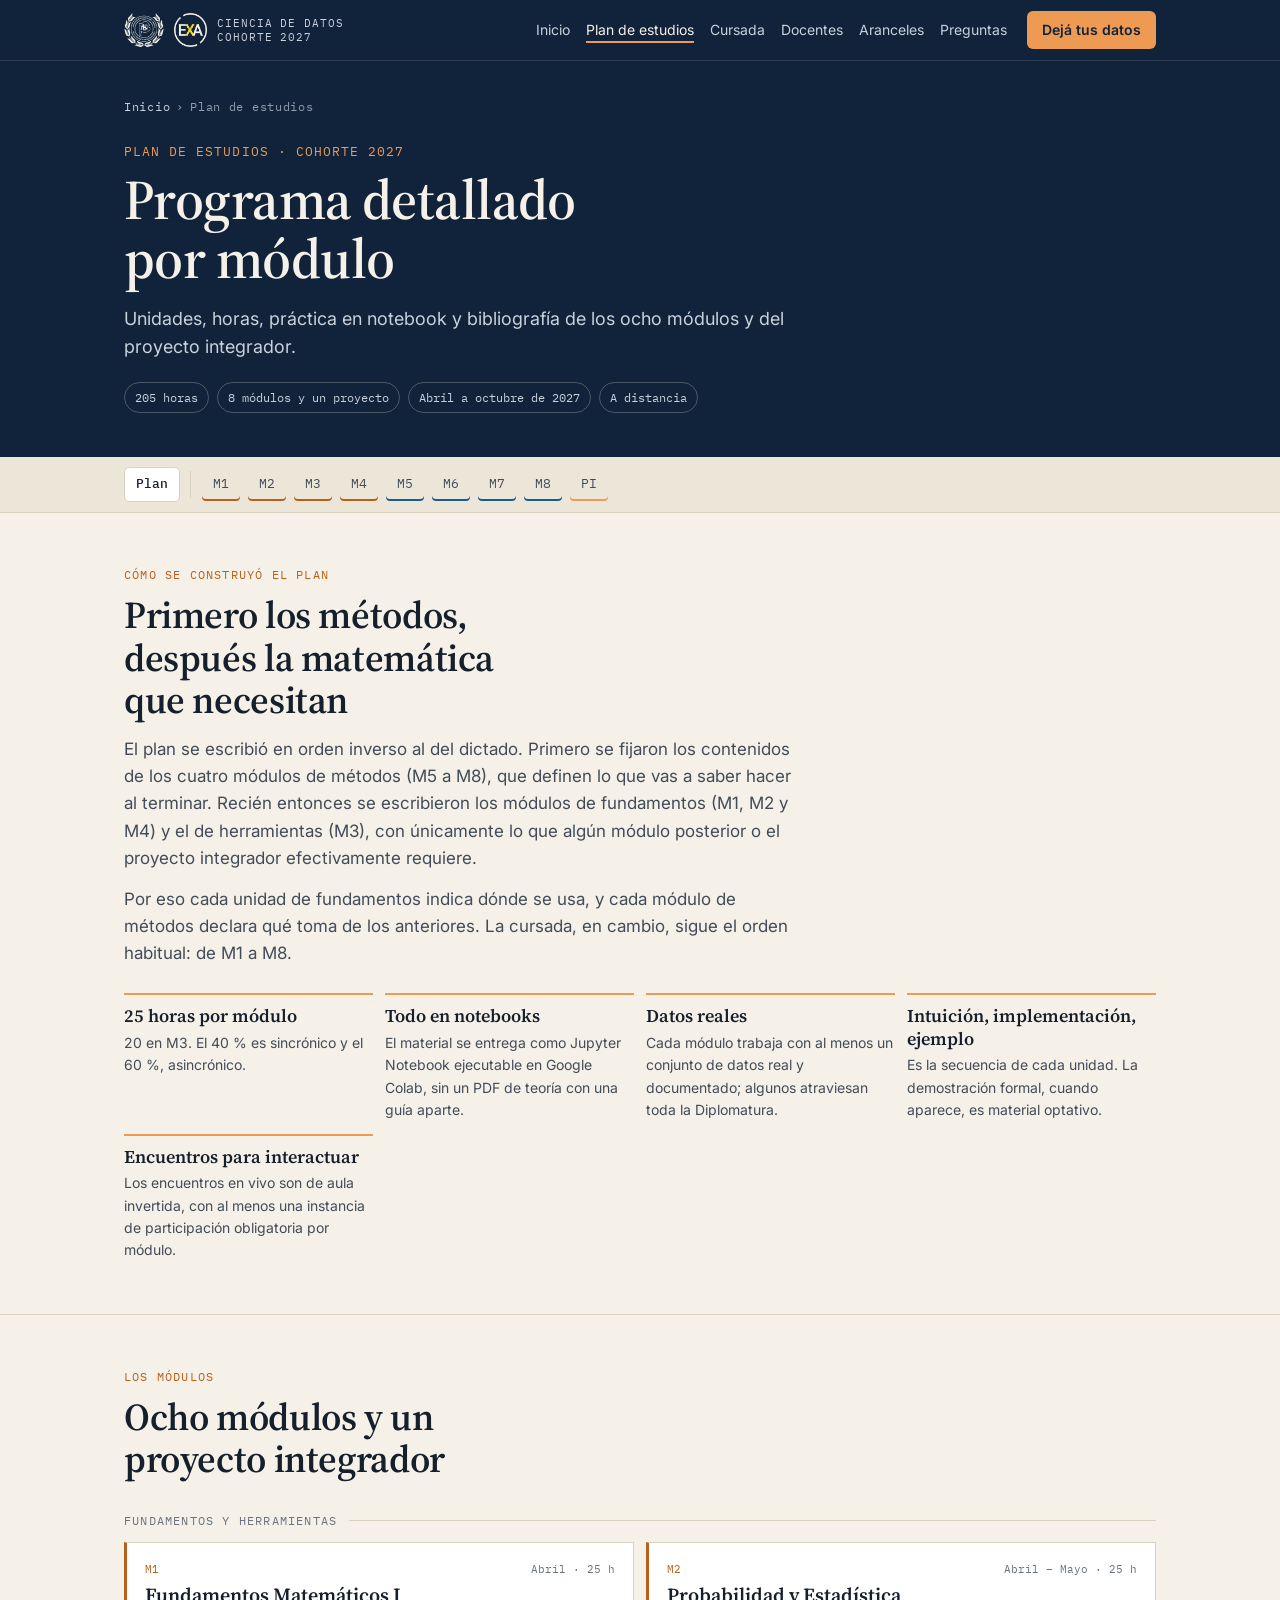
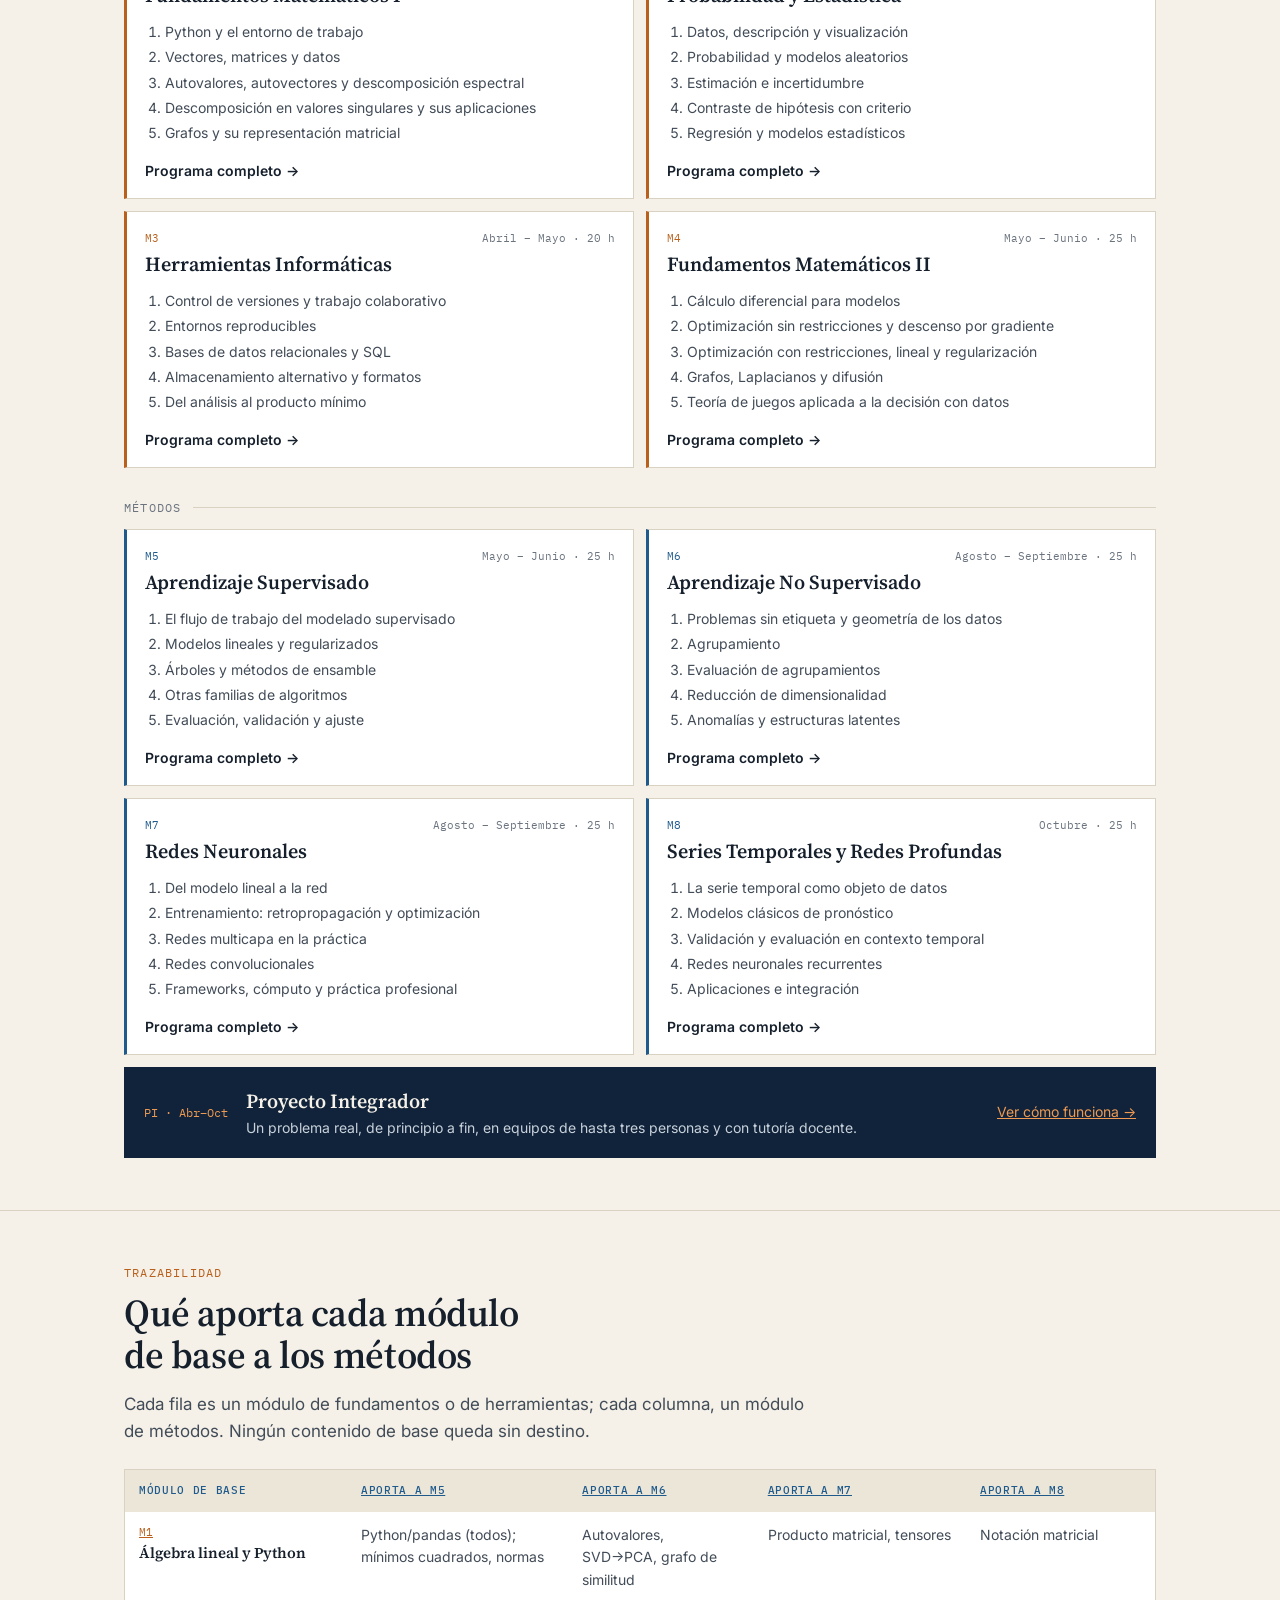
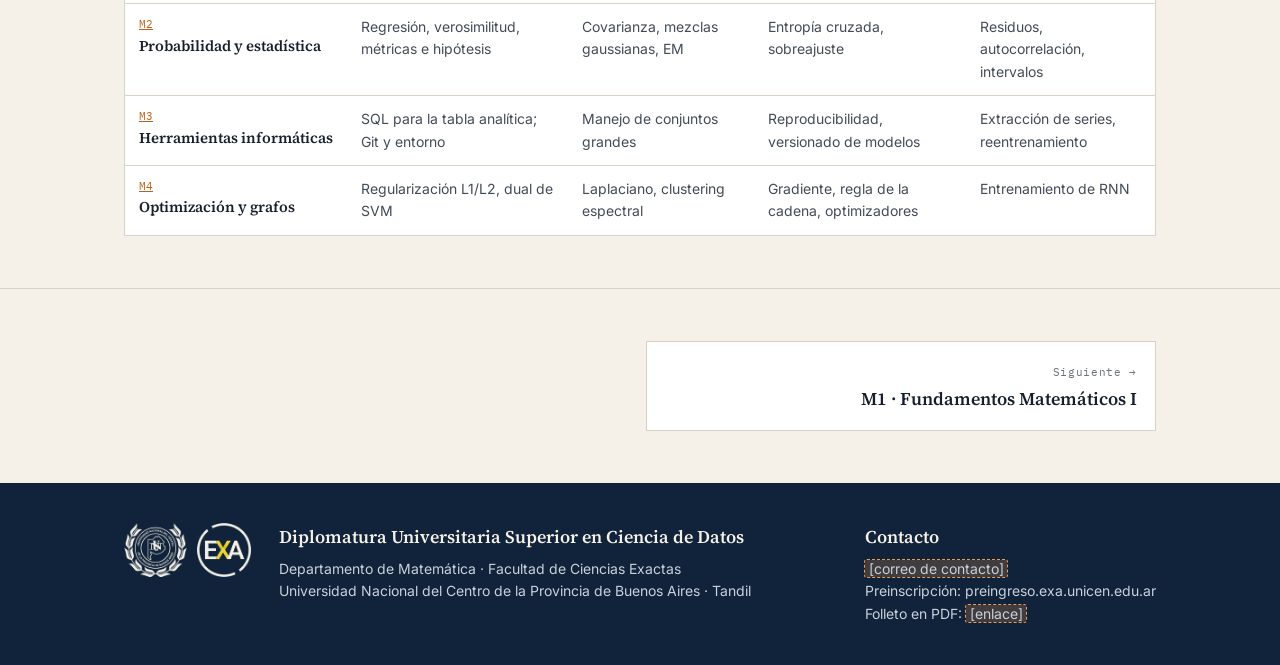
==== commit 2a2296f2: "Quitar banner de prototipo" ====
--- a/plan/index.html
+++ b/plan/index.html
@@ -9,7 +9,6 @@
 <link rel="stylesheet" href="https://fonts.googleapis.com/css2?family=Source+Serif+4:ital,opsz,wght@0,8..60,400;0,8..60,600;1,8..60,400&family=Inter:wght@400;500;600;700&family=IBM+Plex+Mono:wght@400;500&display=swap">
 <link rel="stylesheet" href="../assets/site.css">
 </head><body>
-<div class="proto">Prototipo para revisión del CAD · Los campos marcados <span class="ph">[así]</span> están pendientes de definición</div>
 <nav class="top" aria-label="Secciones">
   <div class="wrap">
     <a class="brand" href="../index.html"><img src="../assets/uncpba.png" alt="UNCPBA"><img src="../assets/exactas.png" alt="Facultad de Ciencias Exactas"><span>Ciencia de Datos<br>Cohorte 2027</span></a>
--- a/assets/site.css
+++ b/assets/site.css
@@ -31,14 +31,36 @@
 .brand{display:flex;align-items:center;gap:10px;text-decoration:none;flex-shrink:0}
 .brand img{height:34px;width:auto;display:block}
 .brand span{font-family:var(--mono);font-size:11px;letter-spacing:.08em;text-transform:uppercase;color:var(--on-navy-2);line-height:1.3}
-nav.top ul{display:flex;gap:18px;list-style:none;margin:0 0 0 auto;padding:0;font-size:14px;overflow-x:auto;scrollbar-width:none}
+nav.top ul{display:flex;gap:16px;list-style:none;margin:0 0 0 auto;padding:0;font-size:14px;overflow-x:auto;scrollbar-width:none}
 nav.top ul a{text-decoration:none;color:var(--on-navy-2);white-space:nowrap}
 nav.top ul a:hover{color:var(--on-navy)}
 .btn{display:inline-flex;align-items:center;gap:8px;font-weight:600;font-size:15px;padding:11px 18px;border-radius:6px;text-decoration:none;border:1.5px solid transparent;cursor:pointer;font-family:var(--sans)}
 .btn.pri{background:var(--accent);color:#10233A}
 .btn.sec{border-color:rgba(245,241,232,.4);color:var(--on-navy)}
 .btn.sm{padding:7px 14px;font-size:14px}
-@media (max-width:860px){nav.top ul{display:none}}
+/* menú: enlace actual, botón compacto y menú desplegable en anchos chicos */
+nav.top ul a[aria-current]{color:var(--on-navy);text-decoration:underline;text-decoration-color:var(--accent);text-decoration-thickness:2px;text-underline-offset:6px}
+nav.top ul.nav-links{padding-block:8px}
+.btn.sm{white-space:nowrap}
+.mnav{display:none}
+.mnav summary{list-style:none;cursor:pointer;width:42px;height:42px;display:grid;place-items:center;border-radius:6px;color:var(--on-navy);border:1px solid rgba(245,241,232,.25)}
+.mnav summary::-webkit-details-marker{display:none}
+.mnav .bars,.mnav .bars::before,.mnav .bars::after{display:block;width:18px;height:2px;background:currentColor;border-radius:1px;transition:transform .15s,background .15s}
+.mnav .bars{position:relative}
+.mnav .bars::before,.mnav .bars::after{content:'';position:absolute;left:0}
+.mnav .bars::before{top:-6px}.mnav .bars::after{top:6px}
+.mnav[open] .bars{background:transparent}
+.mnav[open] .bars::before{transform:translateY(6px) rotate(45deg)}
+.mnav[open] .bars::after{transform:translateY(-6px) rotate(-45deg)}
+.mnav-panel{position:absolute;left:0;right:0;top:100%;background:var(--navy);border-bottom:1px solid rgba(245,241,232,.12);box-shadow:0 14px 28px rgba(0,0,0,.28);max-height:calc(100vh - 70px);overflow-y:auto}
+nav.top .mnav-panel .wrap{display:block;height:auto;padding-block:4px 20px}
+nav.top .mnav-panel ul{display:block;margin:0;padding:0;font-size:16px;overflow:visible}
+nav.top .mnav-panel li a{display:block;padding:13px 0;border-bottom:1px solid rgba(245,241,232,.1);color:var(--on-navy)}
+nav.top .mnav-panel li a[aria-current]{color:var(--accent);text-decoration:none}
+.mnav-panel .btn{margin-top:18px}
+@media (max-width:940px){nav.top ul.nav-links{display:none}.mnav{display:block}.nav-cta{margin-left:auto}}
+@media (max-width:560px){.nav-cta{display:none}.mnav{margin-left:auto}}
+@media (prefers-reduced-motion:reduce){.mnav .bars,.mnav .bars::before,.mnav .bars::after{transition:none}}
 
 /* héroe */
 .hero{background:var(--navy);color:var(--on-navy);position:relative;overflow:hidden}
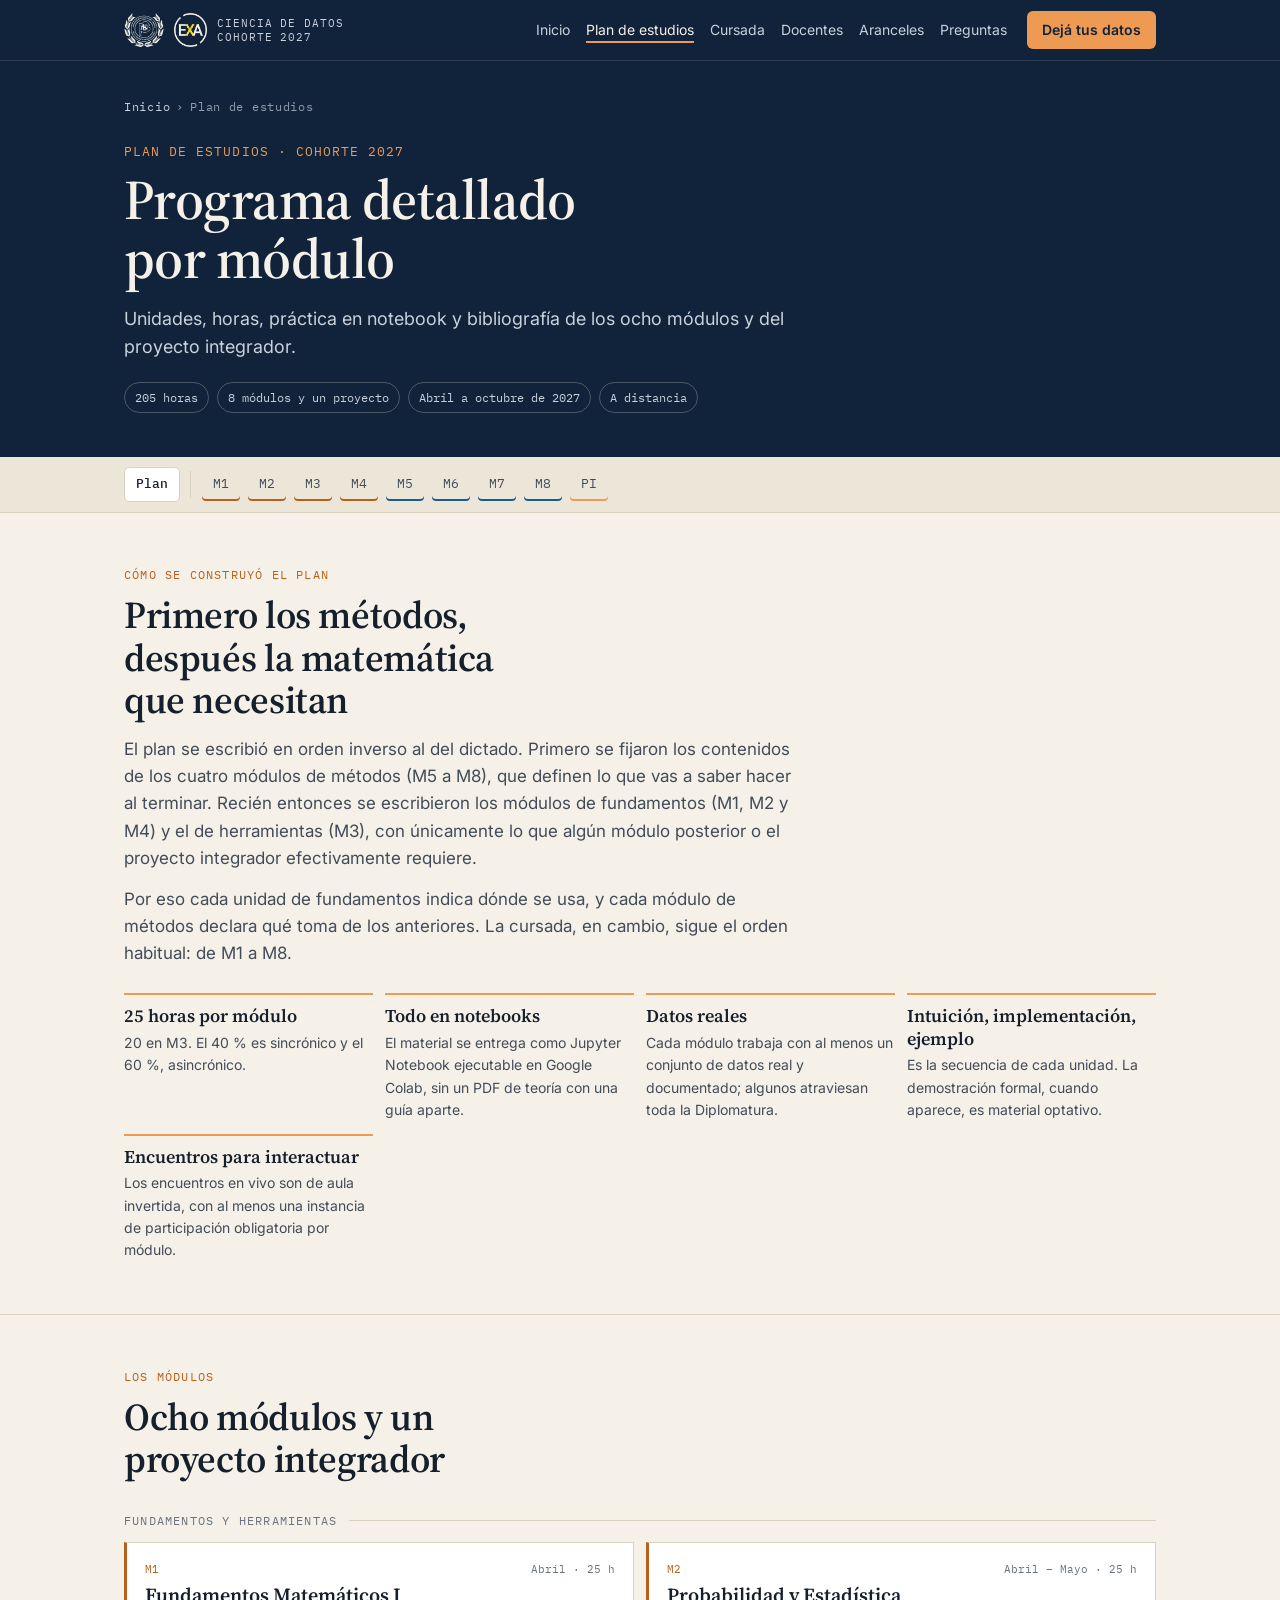
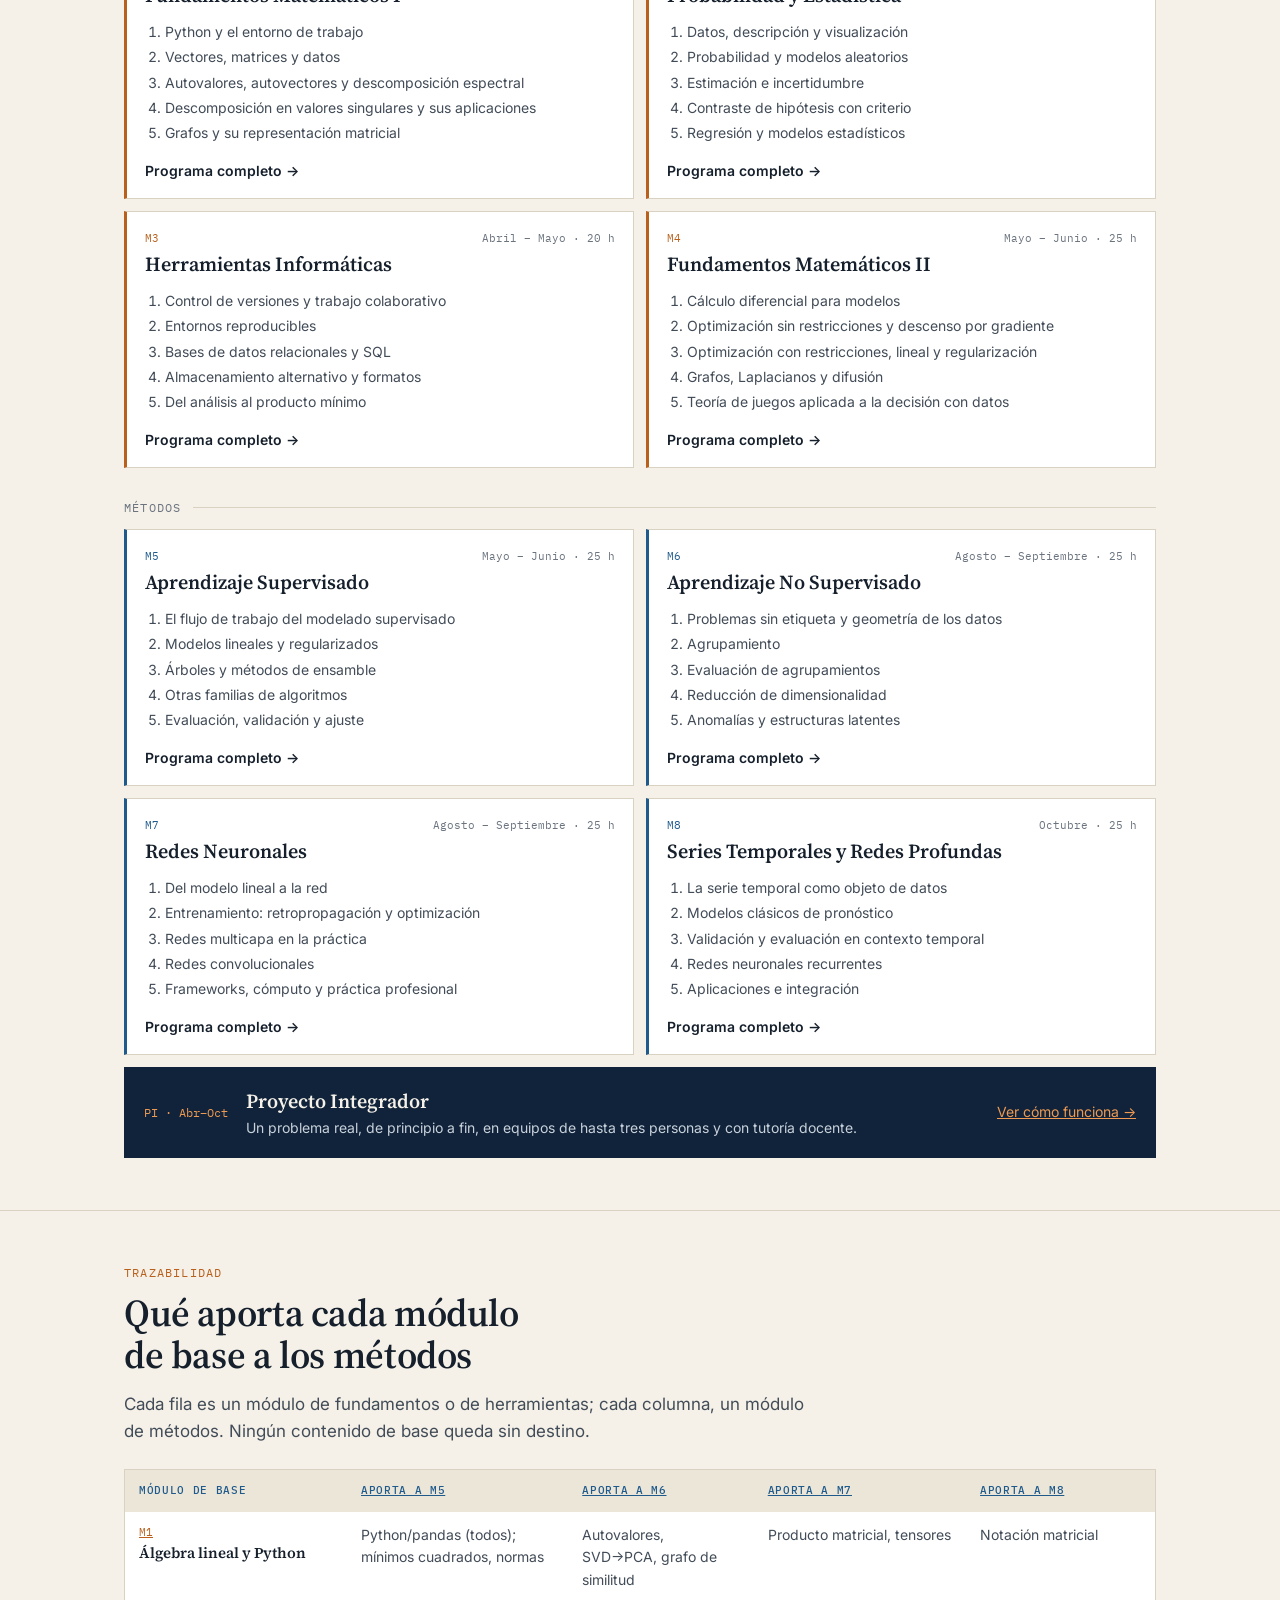
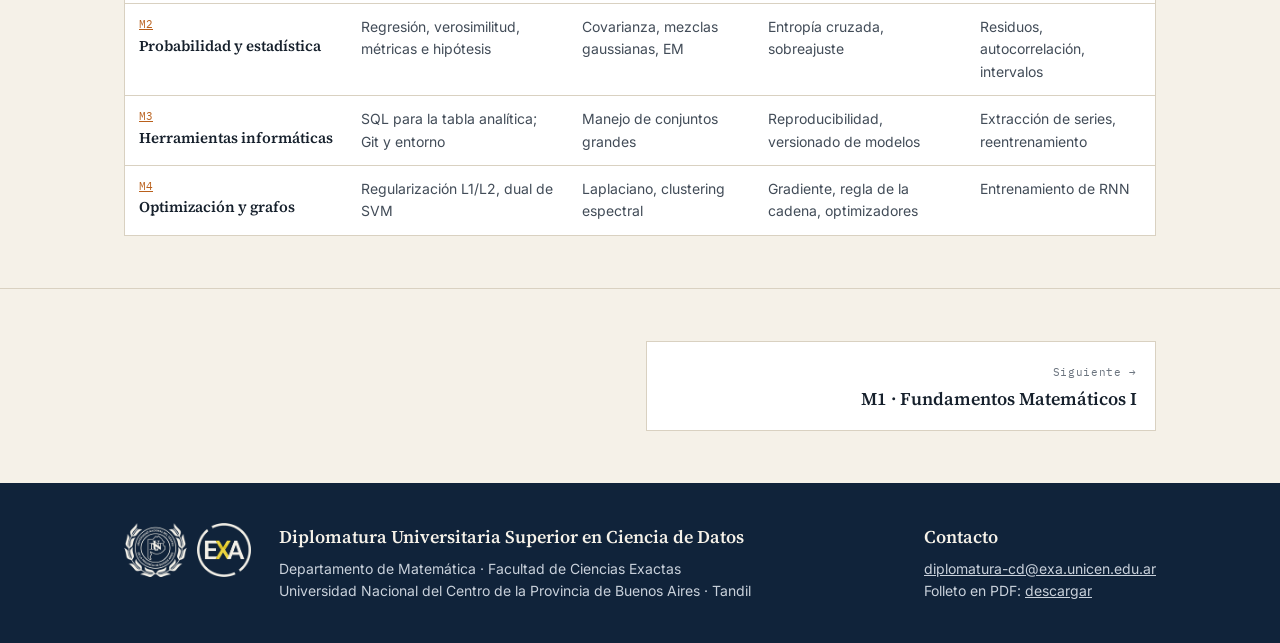
==== commit c31e392b: "Update index.html" ====
--- a/plan/index.html
+++ b/plan/index.html
@@ -79,7 +79,7 @@
 <footer><div class="wrap">
   <span class="brand"><img src="../assets/uncpba.png" alt="UNCPBA"><img src="../assets/exactas.png" alt="Facultad de Ciencias Exactas"></span>
   <div><b>Diplomatura Universitaria Superior en Ciencia de Datos</b>Departamento de Matemática · Facultad de Ciencias Exactas<br>Universidad Nacional del Centro de la Provincia de Buenos Aires · Tandil</div>
-  <div><b>Contacto</b><span class="ph">[correo de contacto]</span><br>Preinscripción: preingreso.exa.unicen.edu.ar<br>Folleto en PDF: <span class="ph">[enlace]</span></div>
+  <div><b>Contacto</b><a href="mailto:diplomatura-cd@exa.unicen.edu.ar">diplomatura-cd@exa.unicen.edu.ar</a><br>Folleto en PDF: <a href="../assets/folleto.pdf" target="_blank" rel="noopener">descargar</a></div>
 </div></footer>
 <script>
 (function(){var d=document.querySelector('.mnav');if(!d)return;
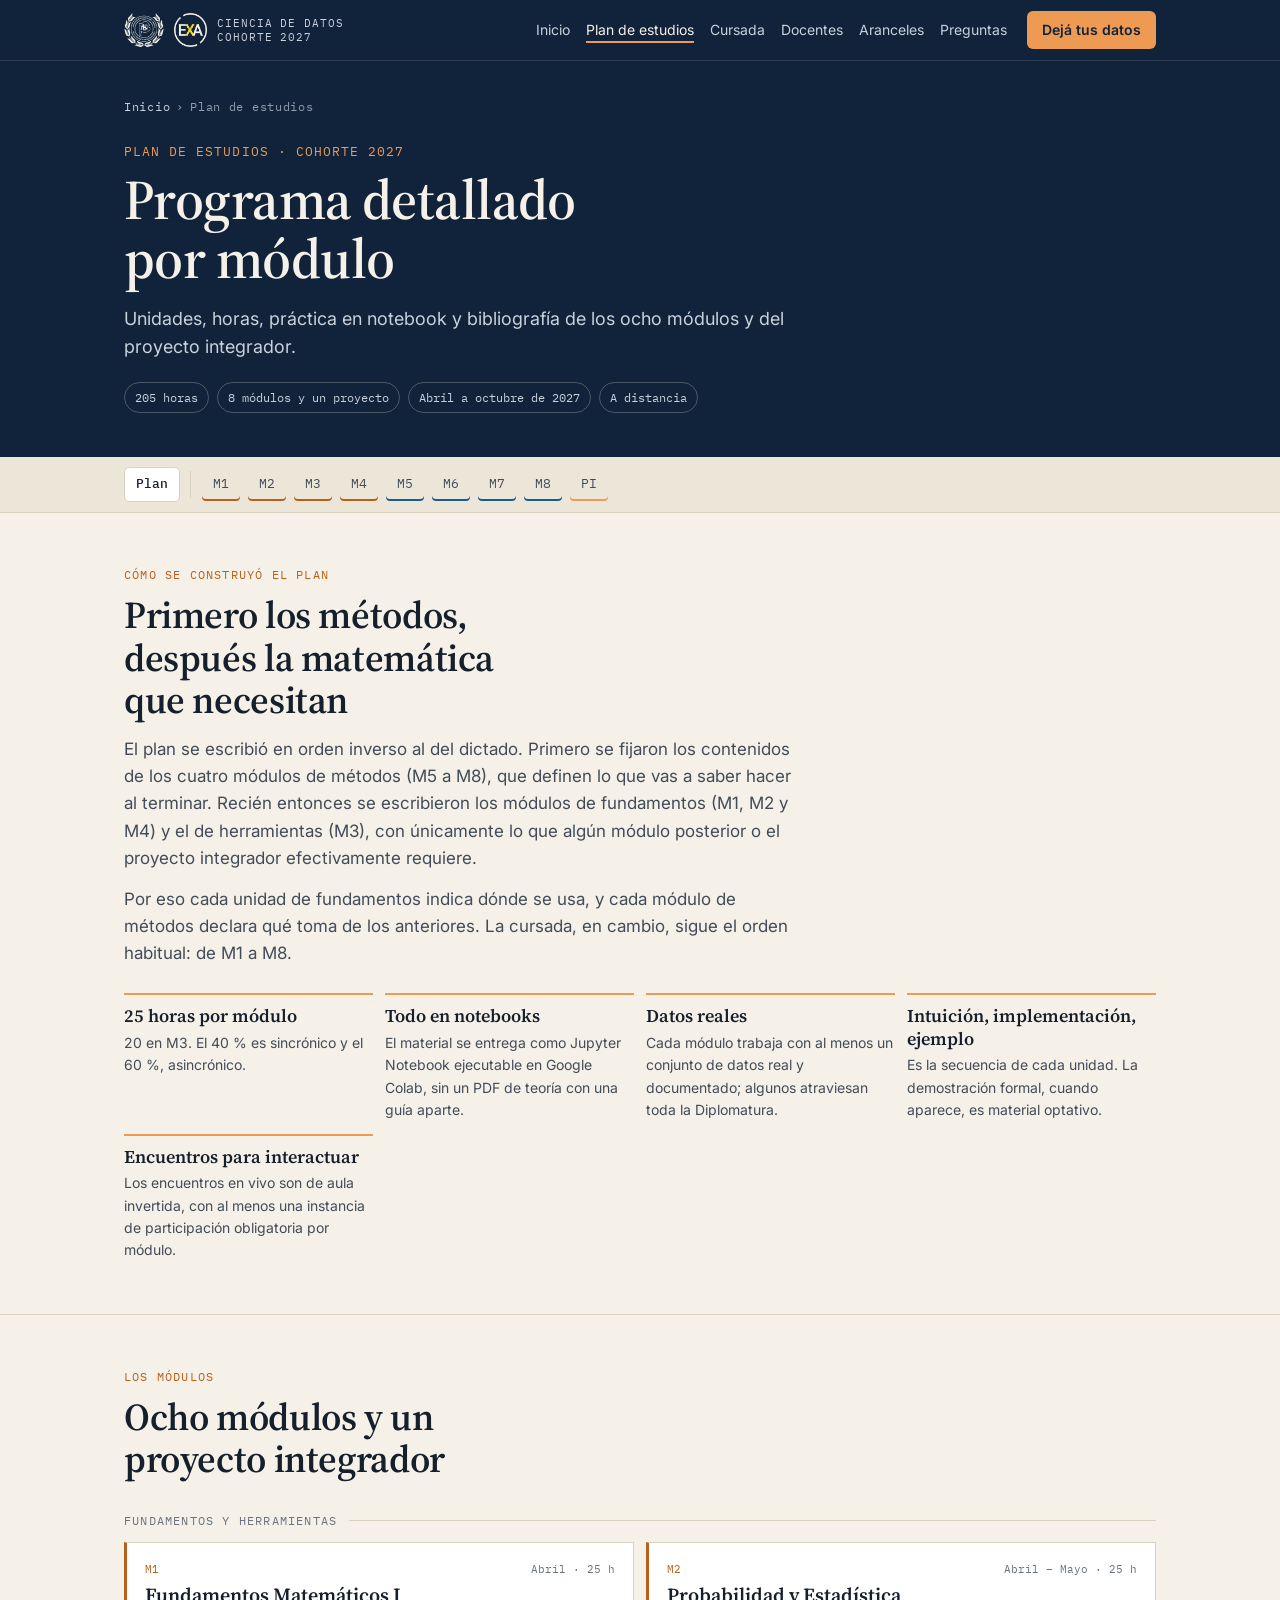
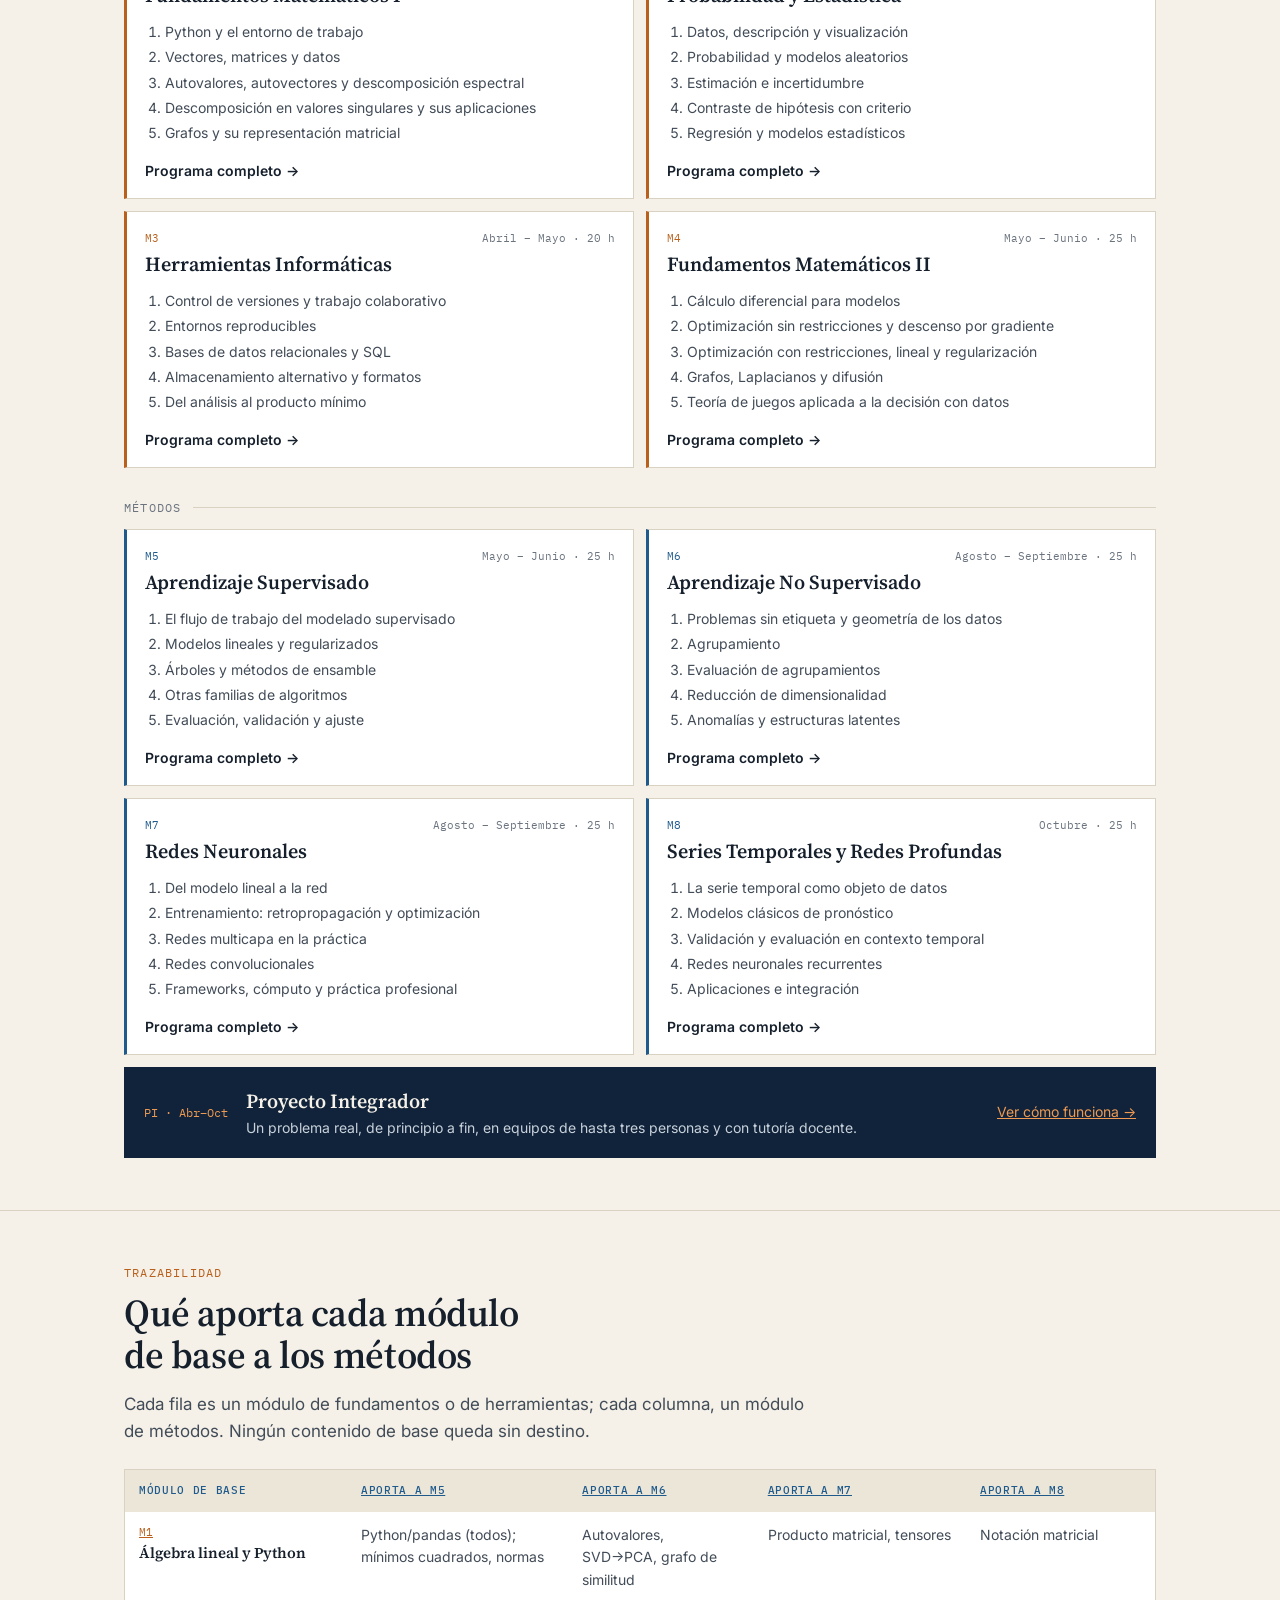
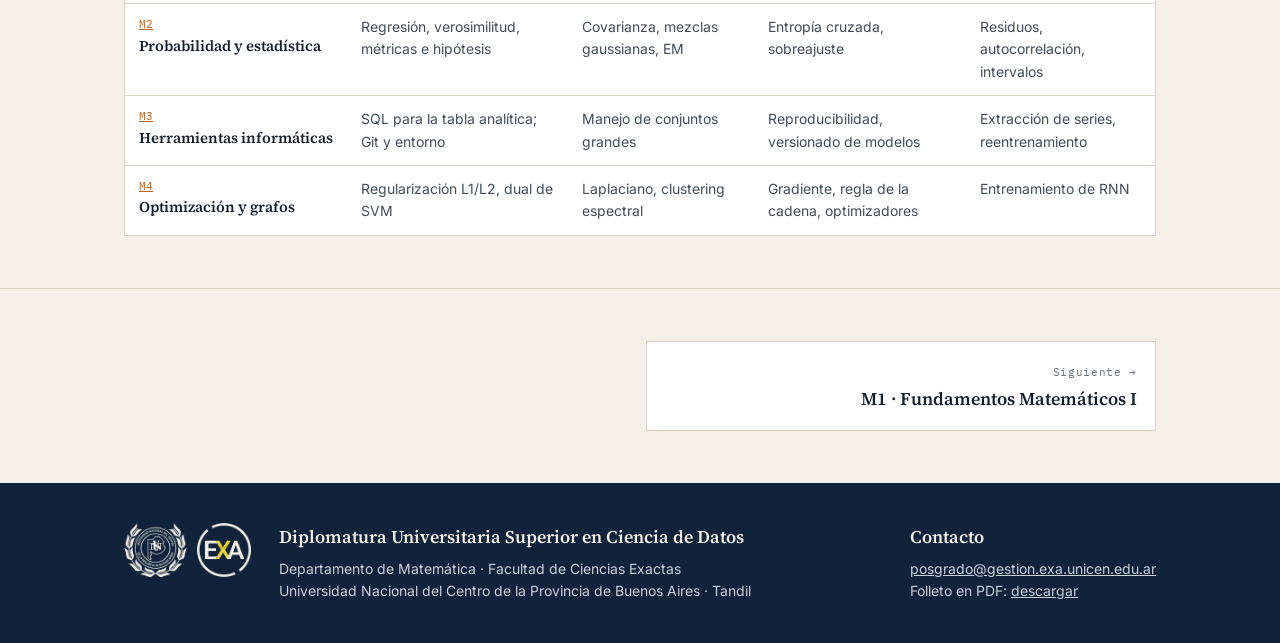
==== commit d81ea2f8: "plan/index.html: nuevo correo de contacto posgrado@gestion.exa.unicen.edu.ar" ====
--- a/plan/index.html
+++ b/plan/index.html
@@ -79,7 +79,7 @@
 <footer><div class="wrap">
   <span class="brand"><img src="../assets/uncpba.png" alt="UNCPBA"><img src="../assets/exactas.png" alt="Facultad de Ciencias Exactas"></span>
   <div><b>Diplomatura Universitaria Superior en Ciencia de Datos</b>Departamento de Matemática · Facultad de Ciencias Exactas<br>Universidad Nacional del Centro de la Provincia de Buenos Aires · Tandil</div>
-  <div><b>Contacto</b><a href="mailto:diplomatura-cd@exa.unicen.edu.ar">diplomatura-cd@exa.unicen.edu.ar</a><br>Folleto en PDF: <a href="../assets/folleto.pdf" target="_blank" rel="noopener">descargar</a></div>
+  <div><b>Contacto</b><a href="mailto:posgrado@gestion.exa.unicen.edu.ar">posgrado@gestion.exa.unicen.edu.ar</a><br>Folleto en PDF: <a href="../assets/folleto.pdf" target="_blank" rel="noopener">descargar</a></div>
 </div></footer>
 <script>
 (function(){var d=document.querySelector('.mnav');if(!d)return;
